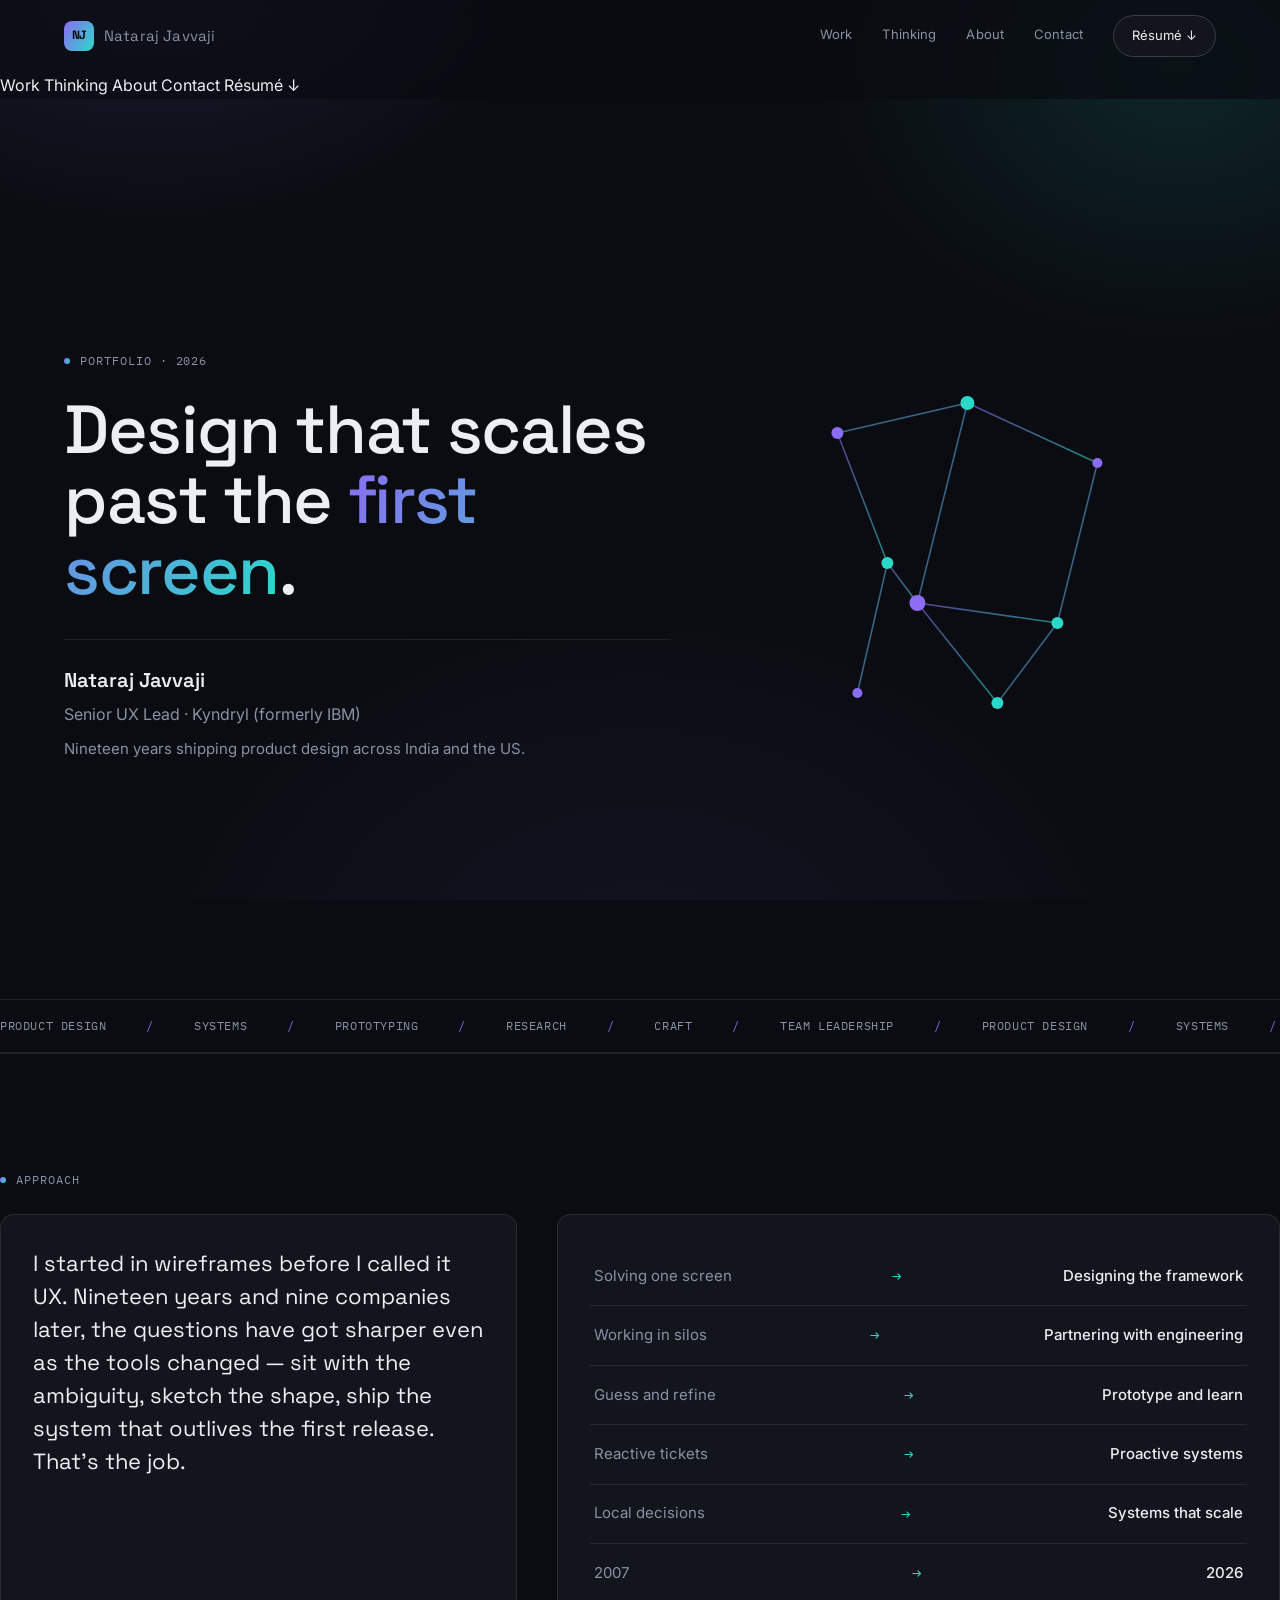
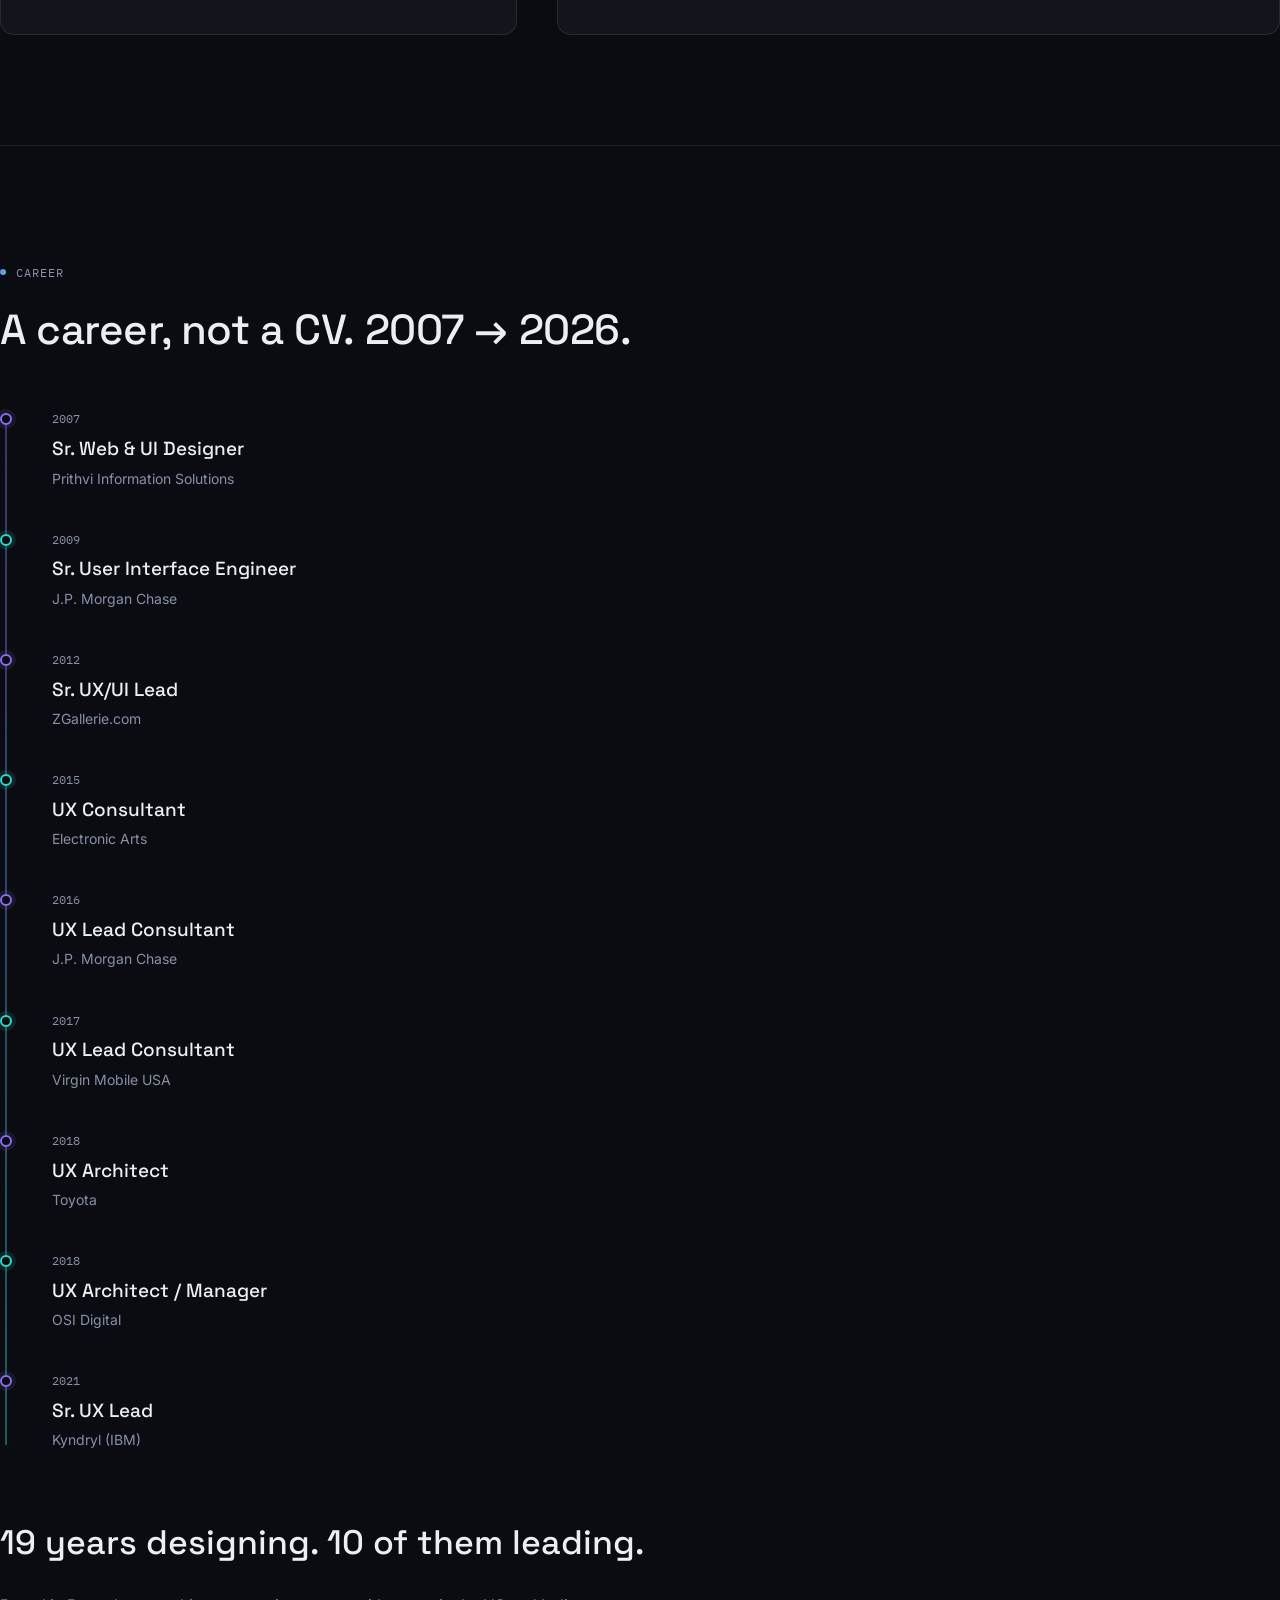
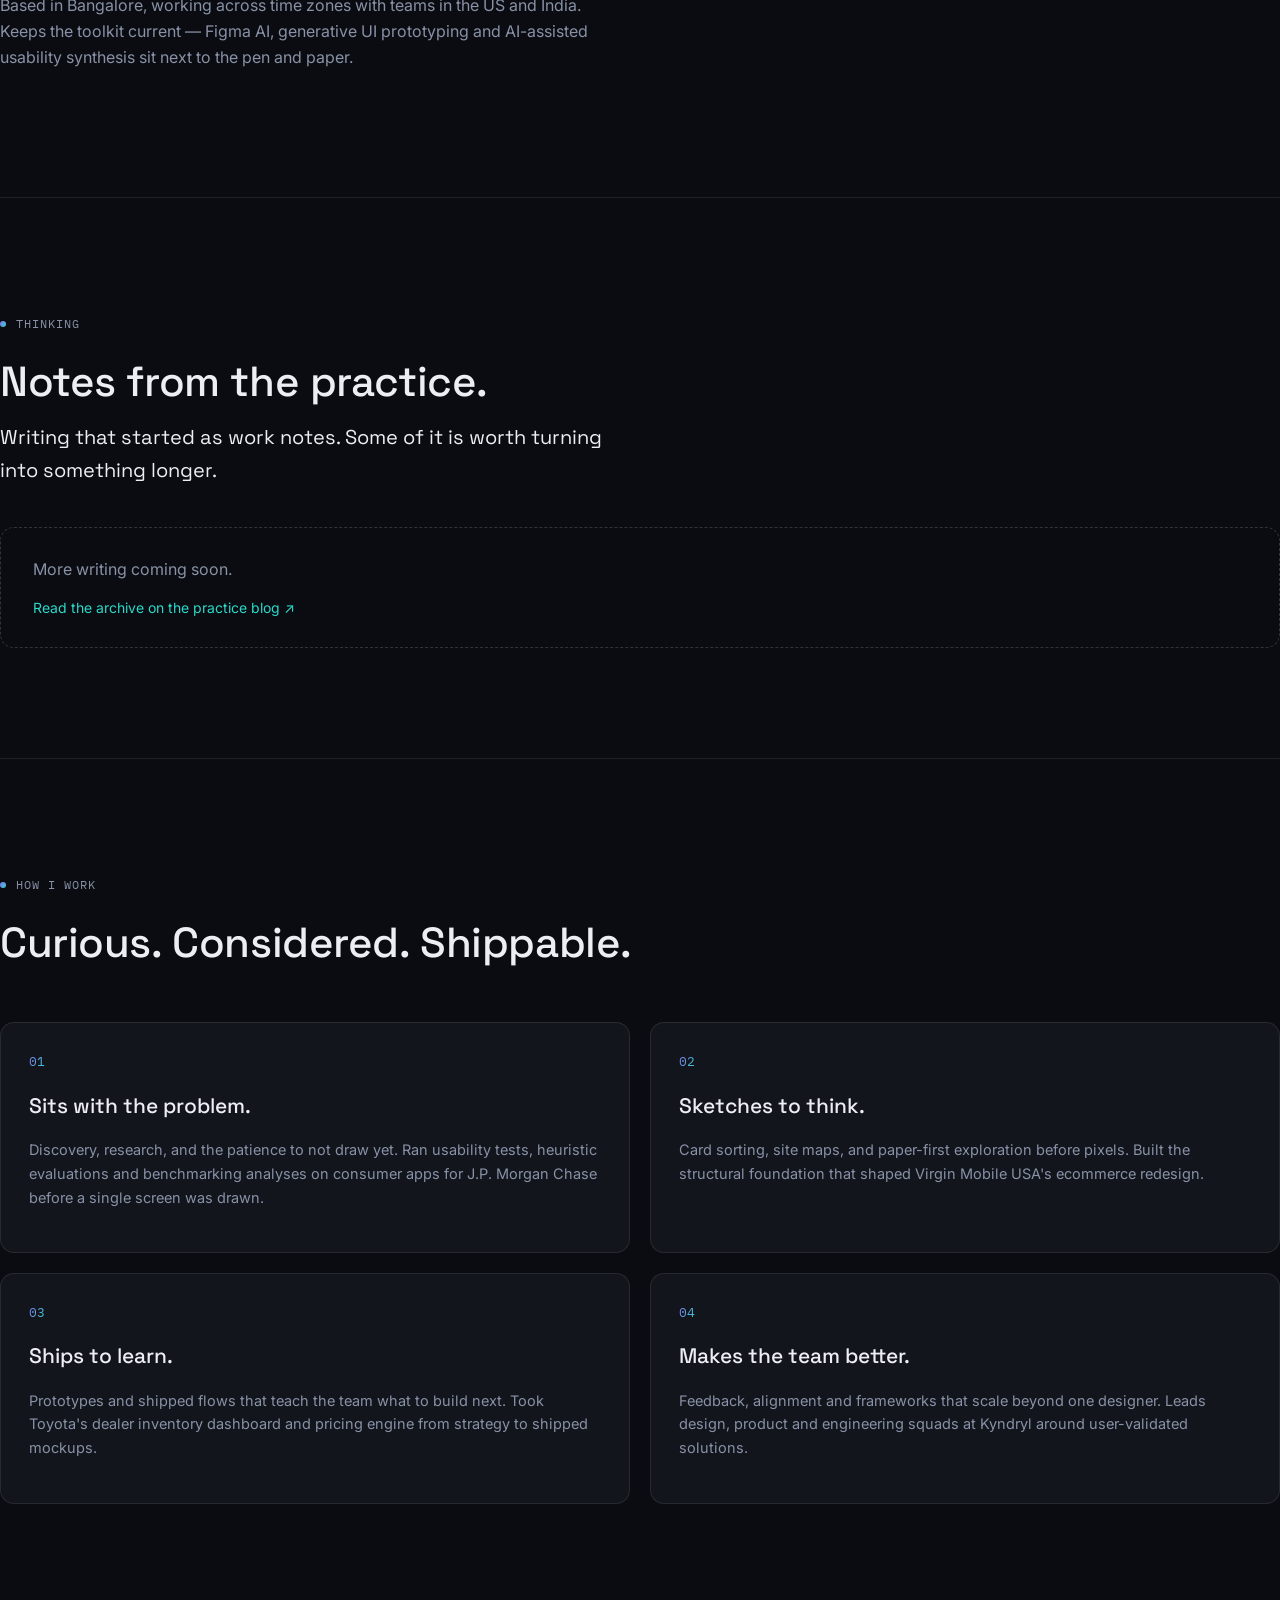
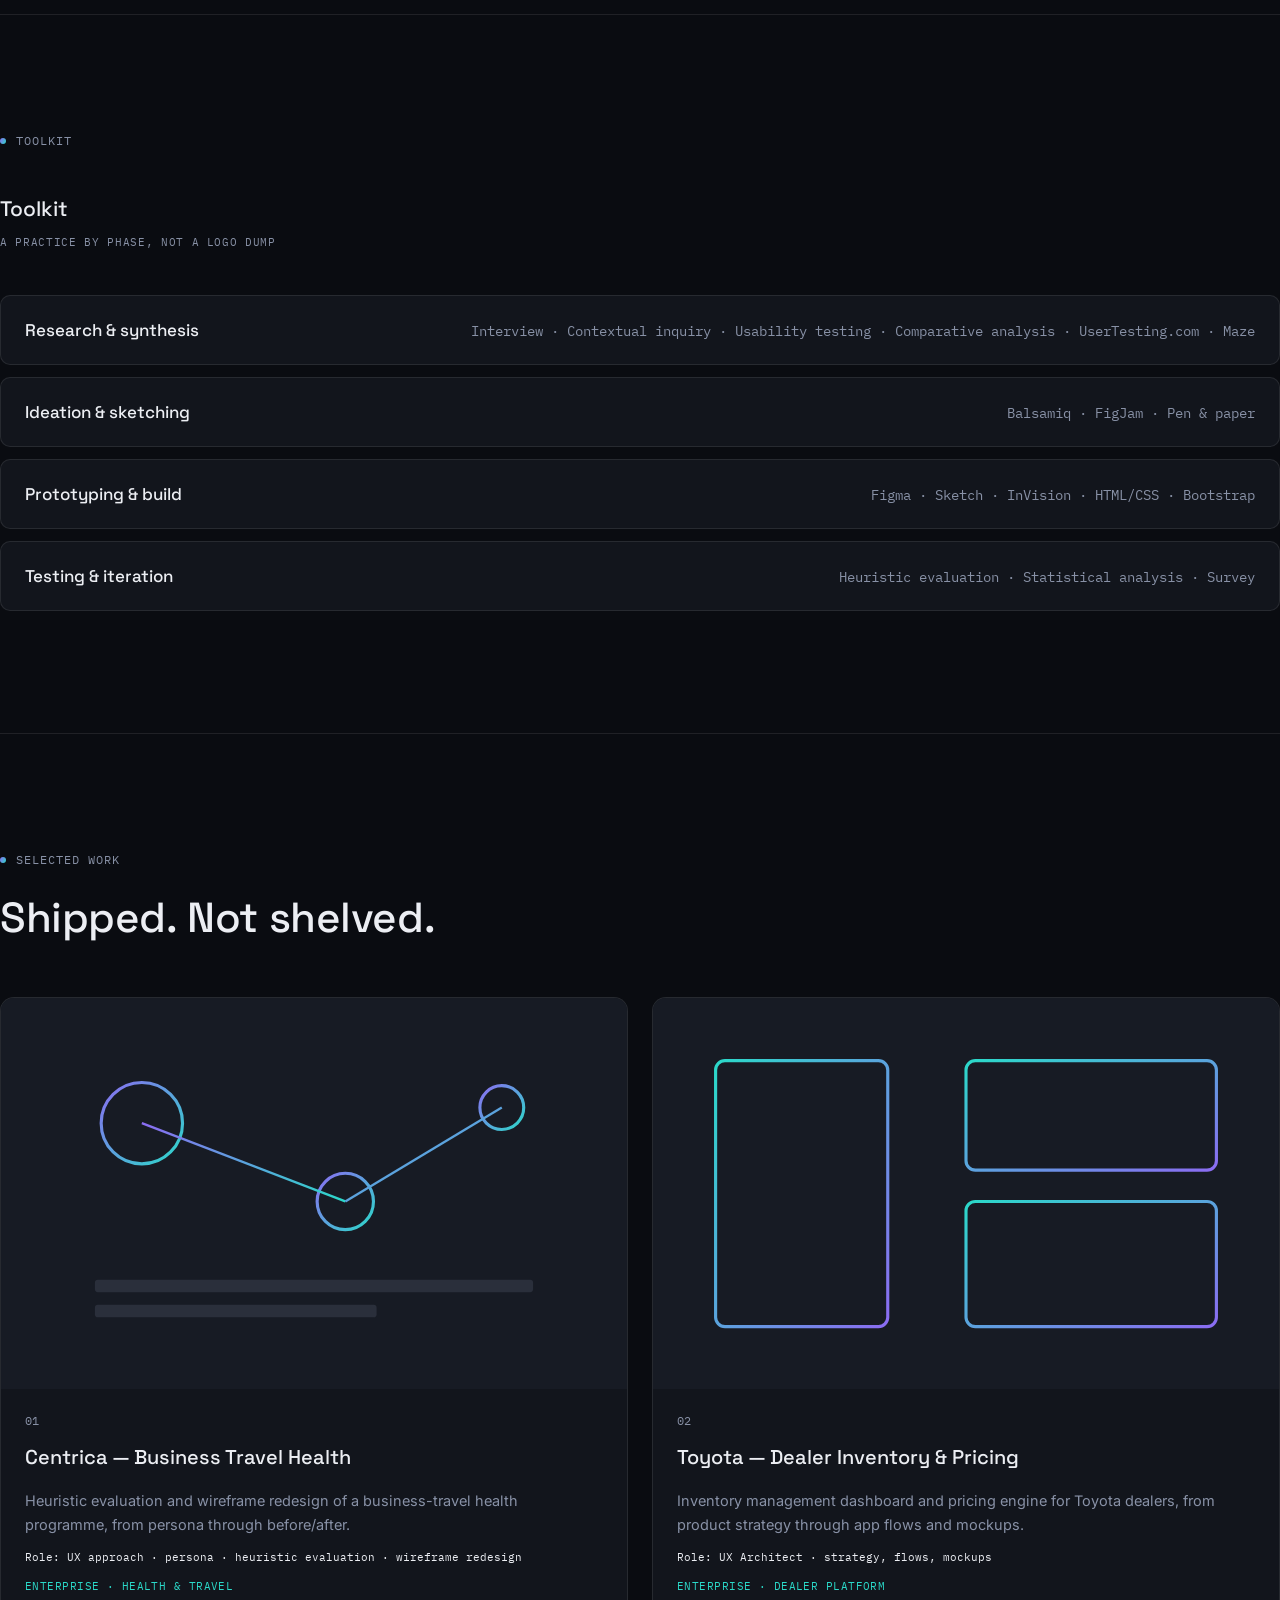
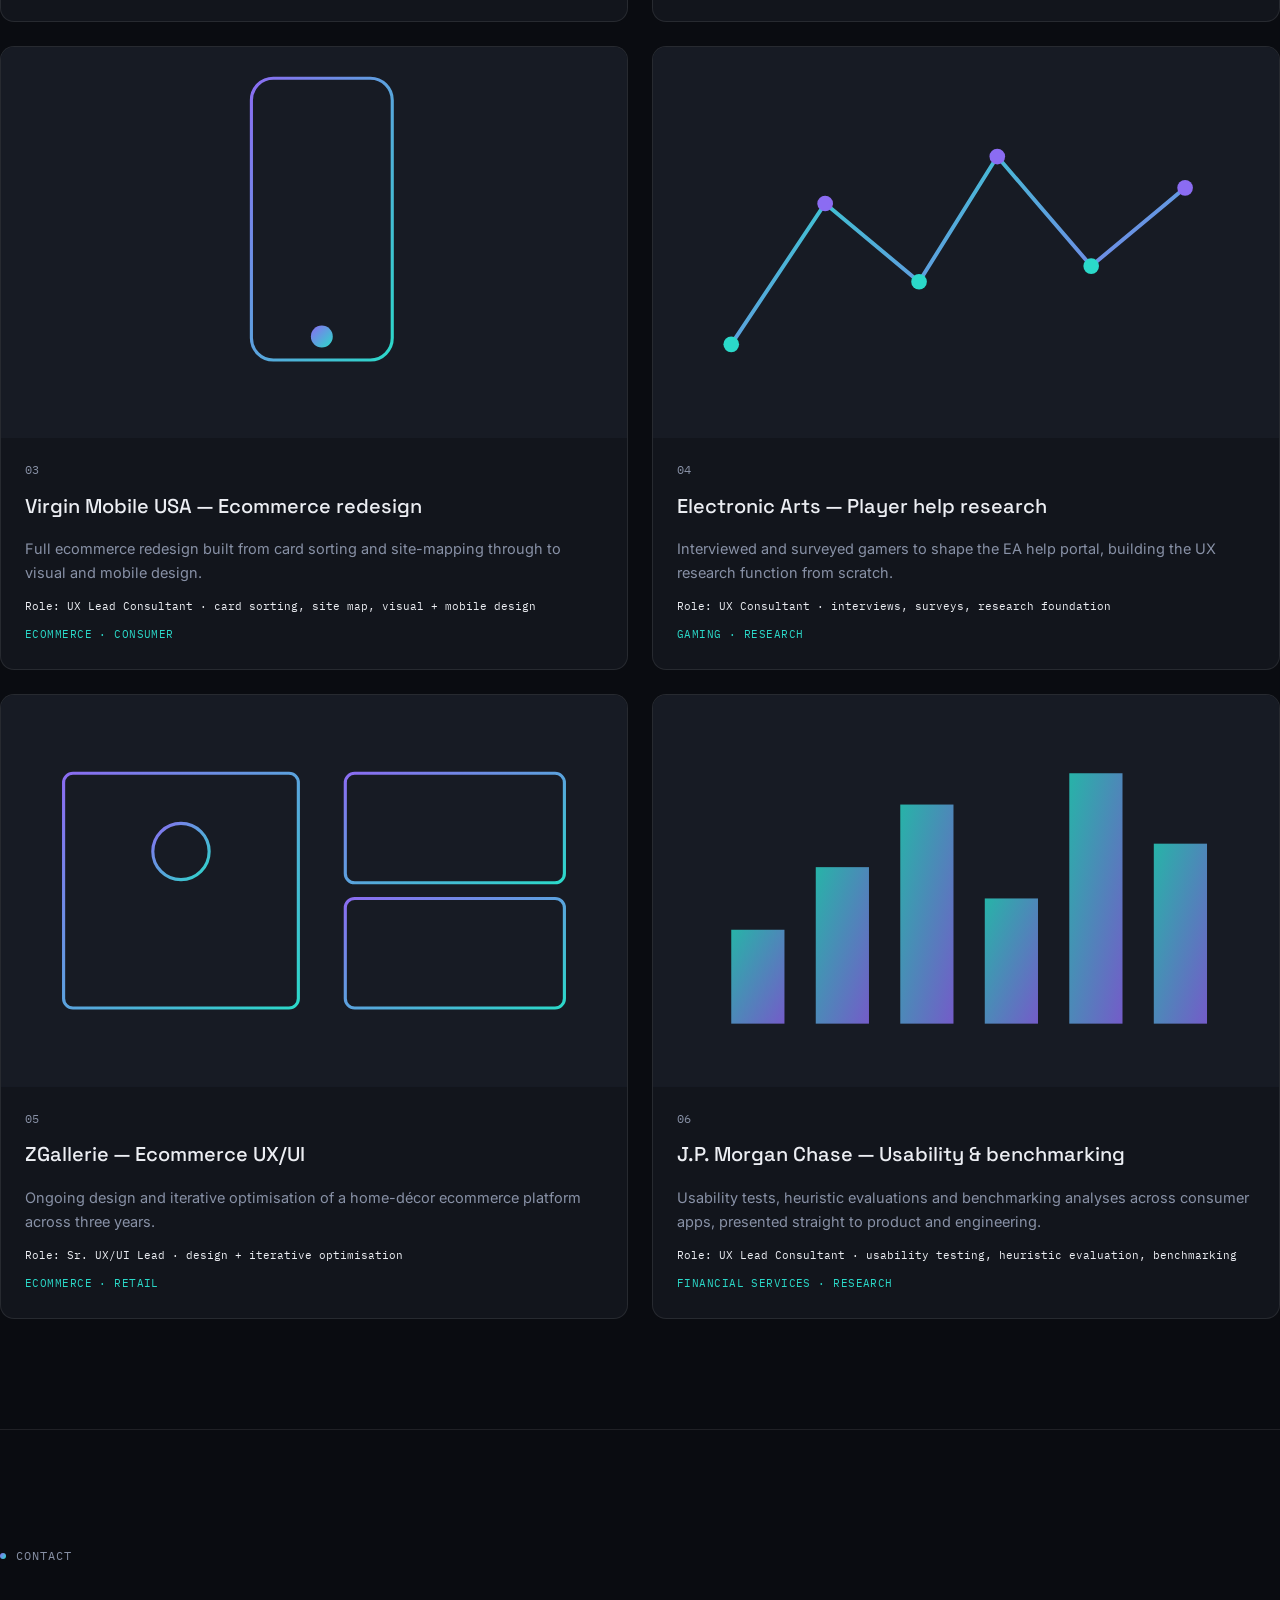
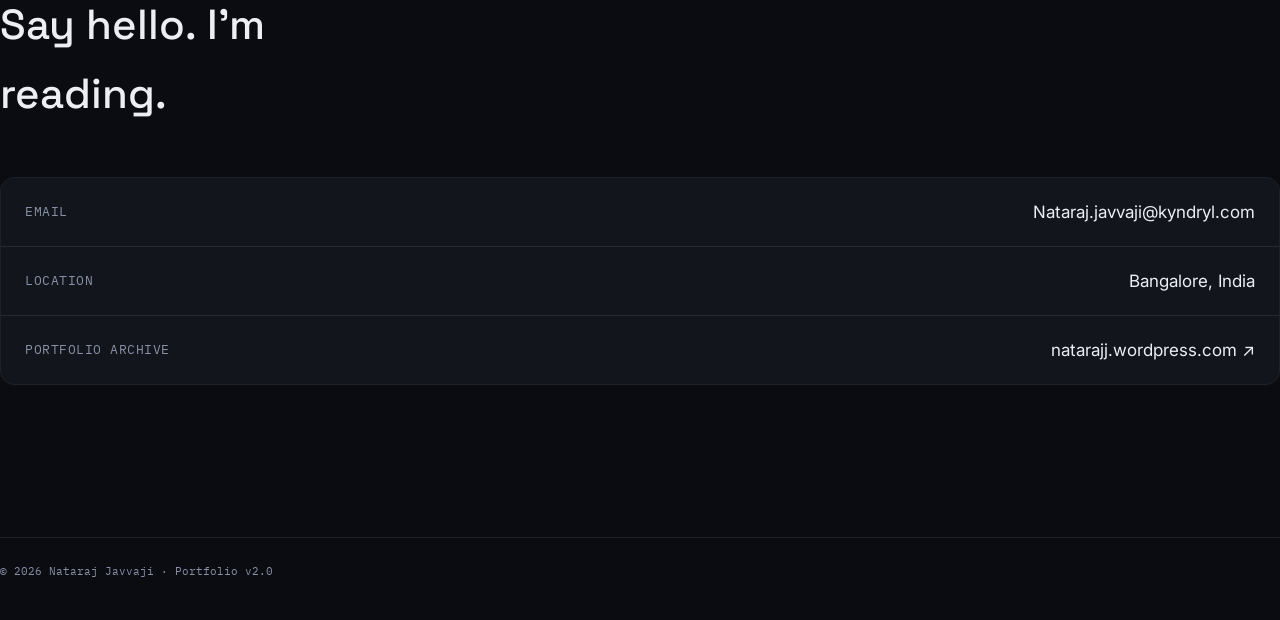
==== index.html @ 09f6c085 "Nataraj profile version 2" ====
<!doctype html>
<html lang="en">
<head>
<meta charset="UTF-8">
<meta name="viewport" content="width=device-width, initial-scale=1">
<title>Nataraj Javvaji — UX Lead / UX Architect</title>
<meta name="description" content="Nataraj Javvaji — Senior UX Lead. Nineteen years designing systems that scale past the first screen, across enterprise, ecommerce and consumer products in India and the US.">
<link rel="preconnect" href="https://fonts.googleapis.com">
<link rel="preconnect" href="https://fonts.gstatic.com" crossorigin>
<link href="https://fonts.googleapis.com/css2?family=Space+Grotesk:wght@400;500;600;700&family=Inter:wght@400;500&family=IBM+Plex+Mono:wght@400;500&display=swap" rel="stylesheet">
<link rel="stylesheet" href="styles.css">
</head>
<body>

<nav class="site-nav" id="siteNav">
  <div class="wrap">
    <a href="#top" class="logo"><span class="badge">NJ</span><span class="name-full">Nataraj Javvaji</span></a>
    <div class="nav-links">
      <a href="#work">Work</a>
      <a href="#thinking">Thinking</a>
      <a href="#about">About</a>
      <a href="#contact">Contact</a>
      <a class="pill" href="resume/NatarajJavvaji_Resume.pdf" target="_blank" rel="noopener">Résumé ↓</a>
    </div>
    <button class="nav-toggle mono" id="navToggle" aria-label="Open menu">Menu</button>
  </div>
  <div class="mobile-sheet" id="mobileSheet">
    <a href="#work">Work</a>
    <a href="#thinking">Thinking</a>
    <a href="#about">About</a>
    <a href="#contact">Contact</a>
    <a href="resume/NatarajJavvaji_Resume.pdf" target="_blank" rel="noopener">Résumé ↓</a>
  </div>
</nav>

<main id="top">

  <!-- 01 — Hero -->
  <section class="hero wrap">
    <div class="hero-grid">
      <div>
        <span class="eyebrow">Portfolio · 2026</span>
        <h1 class="hero-headline">Design that scales past the <span class="grad-text">first screen</span>.</h1>
        <div class="hero-meta">
          <div class="name">Nataraj Javvaji</div>
          <div class="role">Senior UX Lead · Kyndryl (formerly IBM)</div>
          <div class="tagline">Nineteen years shipping product design across India and the US.</div>
        </div>
      </div>
      <div class="hero-visual" aria-hidden="true">
        <svg viewBox="0 0 400 420" xmlns="http://www.w3.org/2000/svg">
          <defs>
            <linearGradient id="edgeGrad" x1="0" y1="0" x2="1" y2="1">
              <stop offset="0%" stop-color="#8B6CF2"/>
              <stop offset="100%" stop-color="#2BD9C9"/>
            </linearGradient>
          </defs>
          <line class="edge" x1="70" y1="90" x2="200" y2="60" stroke="url(#edgeGrad)" stroke-width="1.5" opacity="0.6"/>
          <line class="edge" x1="200" y1="60" x2="330" y2="120" stroke="url(#edgeGrad)" stroke-width="1.5" opacity="0.6"/>
          <line class="edge" x1="70" y1="90" x2="120" y2="220" stroke="url(#edgeGrad)" stroke-width="1.5" opacity="0.6"/>
          <line class="edge" x1="200" y1="60" x2="150" y2="260" stroke="url(#edgeGrad)" stroke-width="1.5" opacity="0.6"/>
          <line class="edge" x1="330" y1="120" x2="290" y2="280" stroke="url(#edgeGrad)" stroke-width="1.5" opacity="0.6"/>
          <line class="edge" x1="120" y1="220" x2="150" y2="260" stroke="url(#edgeGrad)" stroke-width="1.5" opacity="0.6"/>
          <line class="edge" x1="150" y1="260" x2="290" y2="280" stroke="url(#edgeGrad)" stroke-width="1.5" opacity="0.6"/>
          <line class="edge" x1="120" y1="220" x2="90" y2="350" stroke="url(#edgeGrad)" stroke-width="1.5" opacity="0.6"/>
          <line class="edge" x1="150" y1="260" x2="230" y2="360" stroke="url(#edgeGrad)" stroke-width="1.5" opacity="0.6"/>
          <line class="edge" x1="290" y1="280" x2="230" y2="360" stroke="url(#edgeGrad)" stroke-width="1.5" opacity="0.6"/>

          <circle class="node" cx="70" cy="90" r="6" fill="#8B6CF2"/>
          <circle class="node n2" cx="200" cy="60" r="7" fill="#2BD9C9"/>
          <circle class="node n3" cx="330" cy="120" r="5" fill="#8B6CF2"/>
          <circle class="node n4" cx="120" cy="220" r="6" fill="#2BD9C9"/>
          <circle class="node n2" cx="150" cy="260" r="8" fill="#8B6CF2"/>
          <circle class="node n5" cx="290" cy="280" r="6" fill="#2BD9C9"/>
          <circle class="node n3" cx="90" cy="350" r="5" fill="#8B6CF2"/>
          <circle class="node n4" cx="230" cy="360" r="6" fill="#2BD9C9"/>
        </svg>
      </div>
    </div>
  </section>

  <div class="marquee">
    <div class="marquee-track">
      <span>Product design</span><span>Systems</span><span>Prototyping</span><span>Research</span><span>Craft</span><span>Team leadership</span>
      <span>Product design</span><span>Systems</span><span>Prototyping</span><span>Research</span><span>Craft</span><span>Team leadership</span>
    </div>
  </div>

  <!-- 02 — Approach -->
  <section class="approach wrap" id="about">
    <span class="eyebrow reveal">Approach</span>
    <div class="grid">
      <div class="panel reveal">
        <p class="approach-quote">I started in wireframes before I called it UX. Nineteen years and nine companies later, the questions have got sharper even as the tools changed — sit with the ambiguity, sketch the shape, ship the system that outlives the first release. That's the job.</p>
      </div>
      <div class="panel reveal">
        <div class="shift-list">
          <div class="shift-row">
            <span class="from">Solving one screen</span>
            <span class="arrow mono">→</span>
            <span class="to">Designing the framework</span>
          </div>
          <div class="shift-row">
            <span class="from">Working in silos</span>
            <span class="arrow mono">→</span>
            <span class="to">Partnering with engineering</span>
          </div>
          <div class="shift-row">
            <span class="from">Guess and refine</span>
            <span class="arrow mono">→</span>
            <span class="to">Prototype and learn</span>
          </div>
          <div class="shift-row">
            <span class="from">Reactive tickets</span>
            <span class="arrow mono">→</span>
            <span class="to">Proactive systems</span>
          </div>
          <div class="shift-row">
            <span class="from">Local decisions</span>
            <span class="arrow mono">→</span>
            <span class="to">Systems that scale</span>
          </div>
          <div class="shift-row">
            <span class="from">2007</span>
            <span class="arrow mono">→</span>
            <span class="to">2026</span>
          </div>
        </div>
      </div>
    </div>
  </section>

  <!-- 03 — The arc -->
  <section class="arc wrap">
    <span class="eyebrow reveal">Career</span>
    <h2 class="section-head reveal">A career, not a CV. 2007 → 2026.</h2>

    <div class="timeline">
      <div class="timeline-stop reveal">
        <span class="dot"></span>
        <span class="year">2007</span>
        <div class="role">Sr. Web &amp; UI Designer</div>
        <div class="company">Prithvi Information Solutions</div>
      </div>
      <div class="timeline-stop reveal">
        <span class="dot"></span>
        <span class="year">2009</span>
        <div class="role">Sr. User Interface Engineer</div>
        <div class="company">J.P. Morgan Chase</div>
      </div>
      <div class="timeline-stop reveal">
        <span class="dot"></span>
        <span class="year">2012</span>
        <div class="role">Sr. UX/UI Lead</div>
        <div class="company">ZGallerie.com</div>
      </div>
      <div class="timeline-stop reveal">
        <span class="dot"></span>
        <span class="year">2015</span>
        <div class="role">UX Consultant</div>
        <div class="company">Electronic Arts</div>
      </div>
      <div class="timeline-stop reveal">
        <span class="dot"></span>
        <span class="year">2016</span>
        <div class="role">UX Lead Consultant</div>
        <div class="company">J.P. Morgan Chase</div>
      </div>
      <div class="timeline-stop reveal">
        <span class="dot"></span>
        <span class="year">2017</span>
        <div class="role">UX Lead Consultant</div>
        <div class="company">Virgin Mobile USA</div>
      </div>
      <div class="timeline-stop reveal">
        <span class="dot"></span>
        <span class="year">2018</span>
        <div class="role">UX Architect</div>
        <div class="company">Toyota</div>
      </div>
      <div class="timeline-stop reveal">
        <span class="dot"></span>
        <span class="year">2018</span>
        <div class="role">UX Architect / Manager</div>
        <div class="company">OSI Digital</div>
      </div>
      <div class="timeline-stop reveal">
        <span class="dot"></span>
        <span class="year">2021</span>
        <div class="role">Sr. UX Lead</div>
        <div class="company">Kyndryl (IBM)</div>
      </div>
    </div>

    <p class="arc-tagline reveal">19 years designing. 10 of them leading.</p>
    <p class="arc-bio reveal">Based in Bangalore, working across time zones with teams in the US and India. Keeps the toolkit current — Figma AI, generative UI prototyping and AI-assisted usability synthesis sit next to the pen and paper.</p>
  </section>

  <!-- 04 — Thinking -->
  <section class="thinking wrap" id="thinking">
    <span class="eyebrow reveal">Thinking</span>
    <h2 class="section-head reveal">Notes from the practice.</h2>
    <p class="thinking-pov reveal">Writing that started as work notes. Some of it is worth turning into something longer.</p>
    <div class="thinking-note reveal">
      More writing coming soon.
      <div class="thinking-more">
        <a href="https://natarajj.wordpress.com/blog/" target="_blank" rel="noopener">Read the archive on the practice blog ↗</a>
      </div>
    </div>
  </section>

  <!-- 05 — How I work -->
  <section class="capabilities wrap">
    <span class="eyebrow reveal">How I work</span>
    <h2 class="section-head reveal">Curious. Considered. Shippable.</h2>
    <div class="cap-grid">
      <div class="cap-card reveal">
        <span class="cap-num mono">01</span>
        <h3 class="cap-title">Sits with the problem.</h3>
        <p class="cap-proof">Discovery, research, and the patience to not draw yet. Ran usability tests, heuristic evaluations and benchmarking analyses on consumer apps for J.P. Morgan Chase before a single screen was drawn.</p>
      </div>
      <div class="cap-card reveal">
        <span class="cap-num mono">02</span>
        <h3 class="cap-title">Sketches to think.</h3>
        <p class="cap-proof">Card sorting, site maps, and paper-first exploration before pixels. Built the structural foundation that shaped Virgin Mobile USA's ecommerce redesign.</p>
      </div>
      <div class="cap-card reveal">
        <span class="cap-num mono">03</span>
        <h3 class="cap-title">Ships to learn.</h3>
        <p class="cap-proof">Prototypes and shipped flows that teach the team what to build next. Took Toyota's dealer inventory dashboard and pricing engine from strategy to shipped mockups.</p>
      </div>
      <div class="cap-card reveal">
        <span class="cap-num mono">04</span>
        <h3 class="cap-title">Makes the team better.</h3>
        <p class="cap-proof">Feedback, alignment and frameworks that scale beyond one designer. Leads design, product and engineering squads at Kyndryl around user-validated solutions.</p>
      </div>
    </div>
  </section>

  <!-- 06 — Toolkit -->
  <section class="toolkit wrap">
    <span class="eyebrow reveal">Toolkit</span>
    <h2 class="toolkit-head reveal">Toolkit</h2>
    <span class="toolkit-sub reveal">A practice by phase, not a logo dump</span>

    <div class="reveal">
      <div class="tool-row">
        <span class="phase">Research &amp; synthesis</span>
        <span class="tools">Interview · Contextual inquiry · Usability testing · Comparative analysis · UserTesting.com · Maze</span>
      </div>
      <div class="tool-row">
        <span class="phase">Ideation &amp; sketching</span>
        <span class="tools">Balsamiq · FigJam · Pen &amp; paper</span>
      </div>
      <div class="tool-row">
        <span class="phase">Prototyping &amp; build</span>
        <span class="tools">Figma · Sketch · InVision · HTML/CSS · Bootstrap</span>
      </div>
      <div class="tool-row">
        <span class="phase">Testing &amp; iteration</span>
        <span class="tools">Heuristic evaluation · Statistical analysis · Survey</span>
      </div>
    </div>
  </section>

  <!-- 07 — Selected work -->
  <section class="work wrap" id="work">
    <span class="eyebrow reveal">Selected work</span>
    <h2 class="section-head reveal">Shipped. Not shelved.</h2>

    <div class="work-grid">

      <a class="work-card reveal" data-case="centrica">
        <div class="work-thumb">
          <svg viewBox="0 0 400 250" xmlns="http://www.w3.org/2000/svg">
            <defs><linearGradient id="g1" x1="0" y1="0" x2="1" y2="1"><stop offset="0%" stop-color="#8B6CF2"/><stop offset="100%" stop-color="#2BD9C9"/></linearGradient></defs>
            <rect width="400" height="250" fill="#171B24"/>
            <circle cx="90" cy="80" r="26" fill="none" stroke="url(#g1)" stroke-width="2"/>
            <circle cx="220" cy="130" r="18" fill="none" stroke="url(#g1)" stroke-width="2"/>
            <circle cx="320" cy="70" r="14" fill="none" stroke="url(#g1)" stroke-width="2"/>
            <line x1="90" y1="80" x2="220" y2="130" stroke="url(#g1)" stroke-width="1.5"/>
            <line x1="220" y1="130" x2="320" y2="70" stroke="url(#g1)" stroke-width="1.5"/>
            <rect x="60" y="180" width="280" height="8" rx="2" fill="#2A2F3B"/>
            <rect x="60" y="196" width="180" height="8" rx="2" fill="#2A2F3B"/>
          </svg>
        </div>
        <div class="work-body">
          <span class="work-index mono">01</span>
          <h3 class="work-title">Centrica — Business Travel Health</h3>
          <p class="work-desc">Heuristic evaluation and wireframe redesign of a business-travel health programme, from persona through before/after.</p>
          <span class="work-role mono">Role: UX approach · persona · heuristic evaluation · wireframe redesign</span>
          <div class="work-tags">Enterprise · Health &amp; travel</div>
        </div>
      </a>

      <a class="work-card reveal" href="https://natarajj.wordpress.com/portfolio/" target="_blank" rel="noopener">
        <div class="work-thumb">
          <svg viewBox="0 0 400 250" xmlns="http://www.w3.org/2000/svg">
            <defs><linearGradient id="g2" x1="0" y1="0" x2="1" y2="1"><stop offset="0%" stop-color="#2BD9C9"/><stop offset="100%" stop-color="#8B6CF2"/></linearGradient></defs>
            <rect width="400" height="250" fill="#171B24"/>
            <rect x="40" y="40" width="110" height="170" rx="6" fill="none" stroke="url(#g2)" stroke-width="2"/>
            <rect x="200" y="40" width="160" height="70" rx="6" fill="none" stroke="url(#g2)" stroke-width="2"/>
            <rect x="200" y="130" width="160" height="80" rx="6" fill="none" stroke="url(#g2)" stroke-width="2"/>
          </svg>
        </div>
        <div class="work-body">
          <span class="work-index mono">02</span>
          <h3 class="work-title">Toyota — Dealer Inventory &amp; Pricing</h3>
          <p class="work-desc">Inventory management dashboard and pricing engine for Toyota dealers, from product strategy through app flows and mockups.</p>
          <span class="work-role mono">Role: UX Architect · strategy, flows, mockups</span>
          <div class="work-tags">Enterprise · Dealer platform</div>
        </div>
      </a>

      <a class="work-card reveal" href="https://natarajj.wordpress.com/portfolio/" target="_blank" rel="noopener">
        <div class="work-thumb">
          <svg viewBox="0 0 400 250" xmlns="http://www.w3.org/2000/svg">
            <defs><linearGradient id="g3" x1="0" y1="0" x2="1" y2="1"><stop offset="0%" stop-color="#8B6CF2"/><stop offset="100%" stop-color="#2BD9C9"/></linearGradient></defs>
            <rect width="400" height="250" fill="#171B24"/>
            <rect x="160" y="20" width="90" height="180" rx="14" fill="none" stroke="url(#g3)" stroke-width="2"/>
            <circle cx="205" cy="185" r="7" fill="url(#g3)"/>
            <line x1="70" y1="70" x2="160" y2="70" stroke="url(#g3)" stroke-width="1.5"/>
            <line x1="70" y1="110" x2="160" y2="110" stroke="url(#g3)" stroke-width="1.5"/>
            <line x1="250" y1="70" x2="330" y2="70" stroke="url(#g3)" stroke-width="1.5"/>
            <line x1="250" y1="110" x2="330" y2="110" stroke="url(#g3)" stroke-width="1.5"/>
          </svg>
        </div>
        <div class="work-body">
          <span class="work-index mono">03</span>
          <h3 class="work-title">Virgin Mobile USA — Ecommerce redesign</h3>
          <p class="work-desc">Full ecommerce redesign built from card sorting and site-mapping through to visual and mobile design.</p>
          <span class="work-role mono">Role: UX Lead Consultant · card sorting, site map, visual + mobile design</span>
          <div class="work-tags">Ecommerce · Consumer</div>
        </div>
      </a>

      <a class="work-card reveal" href="https://natarajj.wordpress.com/portfolio/" target="_blank" rel="noopener">
        <div class="work-thumb">
          <svg viewBox="0 0 400 250" xmlns="http://www.w3.org/2000/svg">
            <defs><linearGradient id="g4" x1="0" y1="0" x2="1" y2="1"><stop offset="0%" stop-color="#2BD9C9"/><stop offset="100%" stop-color="#8B6CF2"/></linearGradient></defs>
            <rect width="400" height="250" fill="#171B24"/>
            <path d="M50 190 L110 100 L170 150 L220 70 L280 140 L340 90" stroke="url(#g4)" stroke-width="2.5" fill="none"/>
            <circle cx="50" cy="190" r="5" fill="#2BD9C9"/>
            <circle cx="110" cy="100" r="5" fill="#8B6CF2"/>
            <circle cx="170" cy="150" r="5" fill="#2BD9C9"/>
            <circle cx="220" cy="70" r="5" fill="#8B6CF2"/>
            <circle cx="280" cy="140" r="5" fill="#2BD9C9"/>
            <circle cx="340" cy="90" r="5" fill="#8B6CF2"/>
          </svg>
        </div>
        <div class="work-body">
          <span class="work-index mono">04</span>
          <h3 class="work-title">Electronic Arts — Player help research</h3>
          <p class="work-desc">Interviewed and surveyed gamers to shape the EA help portal, building the UX research function from scratch.</p>
          <span class="work-role mono">Role: UX Consultant · interviews, surveys, research foundation</span>
          <div class="work-tags">Gaming · Research</div>
        </div>
      </a>

      <a class="work-card reveal" href="https://natarajj.wordpress.com/portfolio/" target="_blank" rel="noopener">
        <div class="work-thumb">
          <svg viewBox="0 0 400 250" xmlns="http://www.w3.org/2000/svg">
            <defs><linearGradient id="g5" x1="0" y1="0" x2="1" y2="1"><stop offset="0%" stop-color="#8B6CF2"/><stop offset="100%" stop-color="#2BD9C9"/></linearGradient></defs>
            <rect width="400" height="250" fill="#171B24"/>
            <rect x="40" y="50" width="150" height="150" rx="6" fill="none" stroke="url(#g5)" stroke-width="2"/>
            <rect x="220" y="50" width="140" height="70" rx="6" fill="none" stroke="url(#g5)" stroke-width="2"/>
            <rect x="220" y="130" width="140" height="70" rx="6" fill="none" stroke="url(#g5)" stroke-width="2"/>
            <circle cx="115" cy="100" r="18" fill="none" stroke="url(#g5)" stroke-width="2"/>
          </svg>
        </div>
        <div class="work-body">
          <span class="work-index mono">05</span>
          <h3 class="work-title">ZGallerie — Ecommerce UX/UI</h3>
          <p class="work-desc">Ongoing design and iterative optimisation of a home-décor ecommerce platform across three years.</p>
          <span class="work-role mono">Role: Sr. UX/UI Lead · design + iterative optimisation</span>
          <div class="work-tags">Ecommerce · Retail</div>
        </div>
      </a>

      <a class="work-card reveal" href="https://natarajj.wordpress.com/portfolio/" target="_blank" rel="noopener">
        <div class="work-thumb">
          <svg viewBox="0 0 400 250" xmlns="http://www.w3.org/2000/svg">
            <defs><linearGradient id="g6" x1="0" y1="0" x2="1" y2="1"><stop offset="0%" stop-color="#2BD9C9"/><stop offset="100%" stop-color="#8B6CF2"/></linearGradient></defs>
            <rect width="400" height="250" fill="#171B24"/>
            <rect x="50" y="150" width="34" height="60" fill="url(#g6)" opacity="0.8"/>
            <rect x="104" y="110" width="34" height="100" fill="url(#g6)" opacity="0.8"/>
            <rect x="158" y="70" width="34" height="140" fill="url(#g6)" opacity="0.8"/>
            <rect x="212" y="130" width="34" height="80" fill="url(#g6)" opacity="0.8"/>
            <rect x="266" y="50" width="34" height="160" fill="url(#g6)" opacity="0.8"/>
            <rect x="320" y="95" width="34" height="115" fill="url(#g6)" opacity="0.8"/>
          </svg>
        </div>
        <div class="work-body">
          <span class="work-index mono">06</span>
          <h3 class="work-title">J.P. Morgan Chase — Usability &amp; benchmarking</h3>
          <p class="work-desc">Usability tests, heuristic evaluations and benchmarking analyses across consumer apps, presented straight to product and engineering.</p>
          <span class="work-role mono">Role: UX Lead Consultant · usability testing, heuristic evaluation, benchmarking</span>
          <div class="work-tags">Financial services · Research</div>
        </div>
      </a>

    </div>
  </section>

  <!-- 08 — Contact -->
  <section class="contact wrap" id="contact">
    <span class="eyebrow reveal">Contact</span>
    <h2 class="contact-head reveal">Say hello. I'm reading.</h2>
    <div class="contact-lines reveal">
      <div class="contact-line">
        <span>Email</span>
        <a href="mailto:Nataraj.javvaji@kyndryl.com">Nataraj.javvaji@kyndryl.com</a>
      </div>
      <div class="contact-line">
        <span>Location</span>
        <span>Bangalore, India</span>
      </div>
      <div class="contact-line">
        <span>Portfolio archive</span>
        <a href="https://natarajj.wordpress.com/portfolio/" target="_blank" rel="noopener">natarajj.wordpress.com ↗</a>
      </div>
    </div>
  </section>

  <footer class="site-footer wrap">
    © 2026 Nataraj Javvaji · Portfolio v2.0
  </footer>

</main>

<!-- Case study view -->
<div class="case-view" id="caseCentrica">
  <a class="case-back mono" data-close>← All work</a>
  <div class="wrap case-hero">
    <span class="case-label">Case study · Centrica — Business Travel Health Programme</span>
    <h1 class="case-title">Business Travel Health, made legible</h1>
    <p class="case-deck">A heuristic evaluation and redesign of the tool business travellers used to check health and safety requirements before a trip.</p>
  </div>

  <div class="wrap case-block">
    <h3>Brief</h3>
    <p>Centrica needed its business travel health programme to hold up under real conditions: travellers checking requirements at short notice, often on a phone, often stressed about a trip already underway. The existing tool buried that information behind dense navigation built for an internal audience, not a traveller.</p>
    <p>The ask was straightforward to state and hard to do: make the right health and safety information findable in seconds, for a user who has never seen the tool before and won't again for months.</p>
  </div>

  <div class="wrap case-block">
    <h3>My role</h3>
    <span class="case-role-line">Role: UX approach · persona development · heuristic evaluation · wireframe redesign</span>
    <p>I owned the UX process end to end for this engagement: setting the approach, building the persona the redesign would be judged against, running the heuristic evaluation of the existing tool, and producing the wireframes that carried the fix through to a before/after comparison.</p>
    <ul>
      <li>Defined the UX approach and evaluation criteria up front</li>
      <li>Built the primary traveller persona from available research</li>
      <li>Ran a structured heuristic evaluation of the live tool</li>
      <li>Designed the replacement wireframes</li>
      <li>Documented the before/after case for stakeholders</li>
    </ul>
  </div>

  <div class="wrap case-block">
    <h3>The challenge</h3>
    <p>The tool served two audiences with opposite needs — travel administrators who wanted comprehensive data, and travellers who wanted one answer, fast. Most of the existing interface had been built for the first audience and inherited by the second.</p>
    <p>There was no budget for a rebuild. The fix had to work within the existing information architecture and technical constraints, which meant the redesign had to earn its improvements through hierarchy and wording, not new functionality.</p>
  </div>

  <div class="wrap case-block">
    <h3>What I did</h3>
    <ol>
      <li>Set the UX approach: evaluate first, then redesign against evidence, not opinion</li>
      <li>Built a persona around the business traveller checking requirements under time pressure</li>
      <li>Walked the existing tool against a heuristic checklist, flagging friction by severity</li>
      <li>Prioritised the findings that would move the traveller experience most</li>
      <li>Sketched wireframes that resolved the top issues within the existing IA</li>
      <li>Paired each wireframe with the heuristic finding it addressed</li>
      <li>Packaged the work as a before/after comparison stakeholders could approve quickly</li>
    </ol>
    <div class="case-gallery">
      <div class="thumb"><svg viewBox="0 0 100 75"><rect x="10" y="10" width="80" height="14" fill="#8B6CF2"/><rect x="10" y="30" width="50" height="8" fill="#2A2F3B"/><rect x="10" y="42" width="60" height="8" fill="#2A2F3B"/></svg></div>
      <div class="thumb"><svg viewBox="0 0 100 75"><circle cx="50" cy="30" r="16" fill="none" stroke="#2BD9C9" stroke-width="2"/><rect x="20" y="52" width="60" height="8" fill="#2A2F3B"/></svg></div>
      <div class="thumb"><svg viewBox="0 0 100 75"><rect x="10" y="10" width="35" height="55" fill="none" stroke="#2A2F3B"/><rect x="55" y="10" width="35" height="55" fill="none" stroke="#8B6CF2" stroke-width="2"/></svg></div>
    </div>
    <p class="case-closing">Heuristics on paper. Wireframes in Figma. Every fix traced back to a specific finding.</p>
  </div>

  <div class="wrap case-block">
    <h3>The outcome</h3>
    <ul>
      <li>A prioritised, severity-ranked list of usability issues stakeholders could act on immediately</li>
      <li>A redesigned wireframe set that resolved the top-severity findings within the existing IA</li>
      <li>A before/after artefact that made the case for the redesign without a rebuild</li>
    </ul>
    <p class="case-closing">The shift wasn't a new feature — it was a tool a traveller could trust to answer one question fast, on the day it mattered.</p>
  </div>

  <div class="wrap case-block">
    <h3>What I'd do differently</h3>
    <p>The heuristic evaluation carried more of the weight than it should have. It's a fast, defensible way to find friction without a research budget, but it reflects expert judgement, not traveller behaviour. Given the choice again, I'd push for even a handful of moderated sessions with real travellers before finalising the wireframes — cheap insurance against fixing the wrong thing well.</p>
    <p>The before/after framing also made it easy for stakeholders to approve the visible changes and skip the harder conversation about the underlying information architecture. That trade was right for the budget and timeline, but it left the deeper structural issue for a later project rather than solving it here.</p>
  </div>

  <div class="wrap case-block">
    <h3>How I worked</h3>
    <p>Evaluation first, opinions second. Every wireframe change traces back to a specific heuristic finding, which made stakeholder conversations shorter — the evidence did the arguing, not me.</p>
    <p>Findings were shared as they emerged rather than saved for one big reveal, so nothing in the final before/after comparison was a surprise by the time it needed sign-off.</p>
  </div>

  <div class="wrap case-foot">
    <p class="case-foot-line">Design that scales past the first screen.</p>
    <a class="case-back mono" data-close>← All work</a>
  </div>
</div>

<script src="script.js"></script>
</body>
</html>
---- styles.css ----
/* ============================================================
   Nataraj Javvaji — Portfolio
   Theme: Systems / Network — dark, gradient-node visual language
   Fonts: Space Grotesk (display), Inter (body), IBM Plex Mono (data)
   ============================================================ */

:root {
  --bg: #0A0C11;
  --panel: #12151C;
  --panel-2: #171B24;
  --ink: #ECEEF3;
  --muted: #8891A6;
  --line: rgba(255,255,255,0.09);
  --line-strong: rgba(255,255,255,0.16);

  --violet: #8B6CF2;
  --cyan: #2BD9C9;
  --amber: #F2A65A;
  --gradient: linear-gradient(120deg, var(--violet) 0%, var(--cyan) 100%);
  --glow: rgba(139,108,242,0.35);

  --max-width: 1280px;
  --margin: 64px;
  --gutter: 24px;

  --ease: cubic-bezier(0.16, 1, 0.3, 1);
}

@media (max-width: 720px) {
  :root { --margin: 22px; }
}

* { box-sizing: border-box; }
html { scroll-behavior: smooth; }

@media (prefers-reduced-motion: reduce) {
  html { scroll-behavior: auto; }
  *, *::before, *::after {
    animation-duration: 0.01ms !important;
    animation-iteration-count: 1 !important;
    transition-duration: 0.01ms !important;
    scroll-behavior: auto !important;
  }
}

body {
  margin: 0;
  background: var(--bg);
  color: var(--ink);
  font-family: 'Inter', -apple-system, sans-serif;
  font-size: 16px;
  line-height: 1.65;
  font-weight: 400;
  -webkit-font-smoothing: antialiased;
  position: relative;
}

/* fixed ambient gradient mesh, one subtle orchestrated moment */
body::before {
  content: '';
  position: fixed;
  inset: 0;
  z-index: -1;
  background:
    radial-gradient(680px 480px at 12% -6%, rgba(139,108,242,0.16), transparent 60%),
    radial-gradient(600px 460px at 92% 8%, rgba(43,217,201,0.12), transparent 60%),
    radial-gradient(900px 700px at 50% 110%, rgba(139,108,242,0.08), transparent 60%);
  background-color: var(--bg);
}

.wrap {
  max-width: var(--max-width);
  margin: 0 auto;
  padding-left: var(--margin);
  padding-right: var(--margin);
}

a { color: inherit; text-decoration: none; }
img { max-width: 100%; display: block; }

.display { font-family: 'Space Grotesk', sans-serif; }
.mono { font-family: 'IBM Plex Mono', 'Courier New', monospace; }

.grad-text {
  background: var(--gradient);
  -webkit-background-clip: text;
  background-clip: text;
  color: transparent;
}

/* ---------- Reveal ---------- */
.reveal {
  opacity: 0;
  transform: translateY(16px);
  transition: opacity 500ms var(--ease), transform 500ms var(--ease);
}
.reveal.is-visible { opacity: 1; transform: translateY(0); }

/* ---------- Nav ---------- */
.site-nav {
  position: sticky;
  top: 0;
  z-index: 100;
  background: rgba(10,12,17,0.72);
  backdrop-filter: blur(10px);
  border-bottom: 1px solid transparent;
  transition: border-color 200ms ease, background 200ms ease;
}
.site-nav.scrolled { border-bottom-color: var(--line); }

.site-nav .wrap {
  display: flex;
  align-items: center;
  justify-content: space-between;
  height: 72px;
}

.logo {
  display: inline-flex;
  align-items: center;
  gap: 10px;
  font-family: 'Space Grotesk', sans-serif;
  font-weight: 600;
  font-size: 15px;
  letter-spacing: 0.01em;
}
.logo .badge {
  width: 30px; height: 30px;
  border-radius: 8px;
  background: var(--gradient);
  color: #0A0C11;
  display: flex;
  align-items: center;
  justify-content: center;
  font-size: 12px;
  font-weight: 700;
  letter-spacing: -0.02em;
}
.logo .name-full { color: var(--muted); font-weight: 400; }
@media (max-width: 600px) { .logo .name-full { display: none; } }

.nav-links {
  display: flex;
  align-items: center;
  gap: 30px;
}
.nav-links a:not(.pill) {
  font-size: 13px;
  letter-spacing: 0.01em;
  color: var(--muted);
  position: relative;
  padding-bottom: 2px;
  transition: color 200ms ease;
}
.nav-links a:not(.pill):hover { color: var(--ink); }
.nav-links a:not(.pill)::after {
  content: '';
  position: absolute;
  left: 0; bottom: -3px;
  width: 100%; height: 1px;
  background: var(--gradient);
  transform: scaleX(0);
  transform-origin: left;
  transition: transform 200ms ease;
}
.nav-links a:not(.pill):hover::after { transform: scaleX(1); }

.pill {
  position: relative;
  border-radius: 999px;
  padding: 9px 18px;
  font-size: 13px;
  color: var(--ink);
  background: var(--panel);
  border: 1px solid var(--line-strong);
  transition: border-color 200ms ease, background 200ms ease;
}
.pill:hover { border-color: var(--cyan); background: var(--panel-2); }

.nav-toggle { display: none; }

@media (max-width: 780px) {
  .nav-links { display: none; }
  .nav-toggle {
    display: block;
    background: none;
    border: 1px solid var(--line-strong);
    border-radius: 8px;
    font-family: 'IBM Plex Mono', monospace;
    font-size: 12px;
    padding: 8px 12px;
    cursor: pointer;
    color: var(--ink);
  }
  .mobile-sheet {
    position: fixed;
    inset: 72px 0 0 0;
    background: var(--bg);
    z-index: 99;
    display: flex;
    flex-direction: column;
    padding: 32px var(--margin);
    gap: 24px;
    transform: translateY(-8px);
    opacity: 0;
    pointer-events: none;
    transition: opacity 250ms ease, transform 250ms ease;
  }
  .mobile-sheet.open { opacity: 1; transform: translateY(0); pointer-events: auto; }
  .mobile-sheet a { font-size: 26px; font-family: 'Space Grotesk', sans-serif; }
}

/* ---------- Section scaffolding ---------- */
section { position: relative; }

.eyebrow {
  font-family: 'IBM Plex Mono', monospace;
  font-size: 12px;
  letter-spacing: 0.08em;
  text-transform: uppercase;
  color: var(--muted);
  display: inline-flex;
  align-items: center;
  gap: 10px;
  margin-bottom: 24px;
}
.eyebrow::before {
  content: '';
  width: 6px; height: 6px;
  border-radius: 50%;
  background: var(--gradient);
}

.section-head {
  font-family: 'Space Grotesk', sans-serif;
  font-size: clamp(28px, 3.6vw, 42px);
  line-height: 1.12;
  letter-spacing: -0.01em;
  font-weight: 500;
  margin: 0 0 16px;
}

section + section, .marquee + section {
  border-top: 1px solid var(--line);
}

/* ---------- Hero ---------- */
.hero {
  min-height: 100vh;
  display: flex;
  align-items: center;
  padding-top: 72px;
  padding-bottom: 64px;
}
.hero-grid {
  display: grid;
  grid-template-columns: 1.1fr 0.9fr;
  gap: 48px;
  align-items: center;
  width: 100%;
}
@media (max-width: 900px) {
  .hero-grid { grid-template-columns: 1fr; }
  .hero-visual { order: -1; height: 260px; }
}

.hero-headline {
  font-family: 'Space Grotesk', sans-serif;
  font-weight: 500;
  font-size: clamp(36px, 5.6vw, 68px);
  line-height: 1.04;
  letter-spacing: -0.02em;
  margin: 0 0 28px;
  max-width: 14ch;
}

.hero-meta {
  margin-top: 32px;
  padding-top: 24px;
  border-top: 1px solid var(--line);
  font-size: 16px;
}
.hero-meta .name { font-family: 'Space Grotesk', sans-serif; font-size: 20px; font-weight: 600; }
.hero-meta .role { color: var(--muted); margin-top: 4px; }
.hero-meta .tagline { color: var(--muted); margin-top: 10px; font-size: 15px; }

.hero-visual {
  position: relative;
  height: 420px;
}
.hero-visual svg { width: 100%; height: 100%; }
.node { animation: pulse 3.6s ease-in-out infinite; }
.node.n2 { animation-delay: 0.6s; }
.node.n3 { animation-delay: 1.2s; }
.node.n4 { animation-delay: 1.8s; }
.node.n5 { animation-delay: 2.4s; }
@keyframes pulse {
  0%, 100% { opacity: 0.55; }
  50% { opacity: 1; }
}
.edge {
  stroke-dasharray: 4 500;
  animation: draw 2.4s var(--ease) forwards;
}
@keyframes draw {
  to { stroke-dasharray: 500 0; }
}
@media (prefers-reduced-motion: reduce) {
  .node, .edge { animation: none; }
}

.marquee {
  overflow: hidden;
  border-top: 1px solid var(--line);
  border-bottom: 1px solid var(--line);
  padding: 16px 0;
}
.marquee-track {
  display: flex;
  gap: 40px;
  white-space: nowrap;
  width: max-content;
  animation: scroll-left 30s linear infinite;
}
@media (prefers-reduced-motion: reduce) { .marquee-track { animation: none; } }
@keyframes scroll-left {
  from { transform: translateX(0); }
  to { transform: translateX(-50%); }
}
.marquee-track span {
  font-family: 'IBM Plex Mono', monospace;
  font-size: 12px;
  letter-spacing: 0.05em;
  color: var(--muted);
  text-transform: uppercase;
}
.marquee-track span::after { content: '/'; margin-left: 40px; color: var(--violet); }

/* ---------- Section 02 — Approach ---------- */
.approach { padding: 110px 0; }
.approach .grid {
  display: grid;
  grid-template-columns: 5fr 7fr;
  gap: 40px;
}
@media (max-width: 860px) { .approach .grid { grid-template-columns: 1fr; gap: 40px; } }

.panel {
  background: var(--panel);
  border: 1px solid var(--line);
  border-radius: 14px;
  padding: 32px;
}

.approach-quote {
  font-family: 'Space Grotesk', sans-serif;
  font-size: 22px;
  line-height: 1.5;
  font-weight: 400;
  margin: 0;
}

.shift-list { display: flex; flex-direction: column; }
.shift-row {
  display: flex;
  align-items: center;
  justify-content: space-between;
  padding: 16px 4px;
  border-bottom: 1px solid var(--line);
  gap: 16px;
  flex-wrap: wrap;
}
.shift-row:last-child { border-bottom: none; }
.shift-row .from { color: var(--muted); font-size: 15px; }
.shift-row .arrow { font-family: 'IBM Plex Mono', monospace; color: var(--cyan); }
.shift-row .to { color: var(--ink); font-weight: 500; text-align: right; font-size: 15px; }

/* ---------- Section 03 — Arc / vertical timeline ---------- */
.arc { padding: 110px 0; }

.timeline {
  margin-top: 56px;
  position: relative;
  padding-left: 28px;
}
.timeline::before {
  content: '';
  position: absolute;
  left: 5px; top: 6px; bottom: 6px;
  width: 2px;
  background: linear-gradient(var(--violet), var(--cyan));
  opacity: 0.4;
}
.timeline-stop {
  position: relative;
  padding: 0 0 40px 24px;
}
.timeline-stop:last-child { padding-bottom: 0; }
.timeline-stop .dot {
  position: absolute;
  left: -28px; top: 4px;
  width: 12px; height: 12px;
  border-radius: 50%;
  background: var(--bg);
  border: 2px solid var(--violet);
  box-shadow: 0 0 0 4px rgba(139,108,242,0.12);
}
.timeline-stop:nth-child(even) .dot { border-color: var(--cyan); box-shadow: 0 0 0 4px rgba(43,217,201,0.12); }

.timeline-stop .year {
  font-family: 'IBM Plex Mono', monospace;
  font-size: 12px;
  color: var(--muted);
  display: block;
  margin-bottom: 4px;
}
.timeline-stop .role {
  font-family: 'Space Grotesk', sans-serif;
  font-size: 19px;
  font-weight: 500;
}
.timeline-stop .company { color: var(--muted); font-size: 14px; margin-top: 2px; }

.arc-tagline {
  font-family: 'Space Grotesk', sans-serif;
  font-size: clamp(24px, 3.4vw, 34px);
  font-weight: 500;
  margin: 64px 0 20px;
}
.arc-bio { max-width: 62ch; color: var(--muted); }

/* ---------- Section 04 — Thinking ---------- */
.thinking { padding: 110px 0; }
.thinking-pov {
  font-family: 'Space Grotesk', sans-serif;
  font-size: 20px;
  max-width: 48ch;
  margin: 0 0 40px;
  color: var(--ink);
}
.thinking-note {
  border-radius: 14px;
  border: 1px dashed var(--line-strong);
  padding: 28px 32px;
  color: var(--muted);
  font-size: 16px;
}
.thinking-more { margin-top: 14px; font-size: 14px; }
.thinking-more a { color: var(--cyan); }
.thinking-more a:hover { text-decoration: underline; }

/* ---------- Section 05 — Capabilities ---------- */
.capabilities { padding: 110px 0; }
.cap-grid {
  display: grid;
  grid-template-columns: 1fr 1fr;
  gap: 20px;
  margin-top: 56px;
}
@media (max-width: 780px) { .cap-grid { grid-template-columns: 1fr; } }

.cap-card {
  background: var(--panel);
  border: 1px solid var(--line);
  border-radius: 14px;
  padding: 28px;
  transition: border-color 200ms ease, transform 200ms ease;
}
.cap-card:hover { border-color: var(--line-strong); transform: translateY(-2px); }
.cap-num {
  font-family: 'IBM Plex Mono', monospace;
  font-size: 13px;
  display: block;
  margin-bottom: 16px;
  background: var(--gradient);
  -webkit-background-clip: text;
  background-clip: text;
  color: transparent;
  width: fit-content;
}
.cap-title {
  font-family: 'Space Grotesk', sans-serif;
  font-size: 21px;
  font-weight: 500;
  margin: 0 0 10px;
}
.cap-proof { color: var(--muted); font-size: 14.5px; }

/* ---------- Section 06 — Toolkit ---------- */
.toolkit { padding: 110px 0; }
.toolkit-head {
  font-family: 'Space Grotesk', sans-serif;
  font-size: 21px;
  font-weight: 500;
  margin-bottom: 6px;
}
.toolkit-sub {
  font-family: 'IBM Plex Mono', monospace;
  font-size: 11px;
  letter-spacing: 0.06em;
  text-transform: uppercase;
  color: var(--muted);
  margin-bottom: 44px;
  display: block;
}
.tool-row {
  display: flex;
  justify-content: space-between;
  align-items: baseline;
  padding: 20px 24px;
  border: 1px solid var(--line);
  border-radius: 10px;
  margin-bottom: 12px;
  gap: 24px;
  flex-wrap: wrap;
  background: var(--panel);
}
.tool-row .phase {
  font-family: 'Space Grotesk', sans-serif;
  font-size: 17px;
  font-weight: 500;
  flex: 0 0 auto;
}
.tool-row .tools {
  font-size: 14px;
  color: var(--muted);
  text-align: right;
  font-family: 'IBM Plex Mono', monospace;
}

/* ---------- Section 07 — Selected work ---------- */
.work { padding: 110px 0; }
.work-grid {
  display: grid;
  grid-template-columns: 1fr 1fr;
  gap: 24px;
  margin-top: 56px;
}
@media (max-width: 780px) { .work-grid { grid-template-columns: 1fr; } }

.work-card {
  display: block;
  cursor: pointer;
  background: var(--panel);
  border: 1px solid var(--line);
  border-radius: 14px;
  overflow: hidden;
  transition: border-color 200ms ease, transform 200ms ease;
}
.work-card:hover { border-color: var(--violet); transform: translateY(-3px); }

.work-thumb {
  aspect-ratio: 16 / 10;
  background: var(--panel-2);
  position: relative;
}
.work-thumb svg { width: 100%; height: 100%; display: block; }

.work-body { padding: 22px 24px 26px; }
.work-index {
  font-family: 'IBM Plex Mono', monospace;
  font-size: 12px;
  color: var(--muted);
  display: block;
  margin-bottom: 10px;
}
.work-title {
  font-family: 'Space Grotesk', sans-serif;
  font-size: 20px;
  font-weight: 500;
  margin: 0 0 8px;
}
.work-desc { color: var(--muted); font-size: 14.5px; margin-bottom: 12px; }
.work-role {
  font-family: 'IBM Plex Mono', monospace;
  font-size: 11px;
  color: var(--ink);
  margin-bottom: 10px;
  display: block;
}
.work-tags {
  font-family: 'IBM Plex Mono', monospace;
  font-size: 11px;
  letter-spacing: 0.04em;
  color: var(--cyan);
  text-transform: uppercase;
}

/* ---------- Section 08 — Contact ---------- */
.contact { padding: 110px 0 80px; }
.contact-head {
  font-family: 'Space Grotesk', sans-serif;
  font-size: clamp(28px, 4.4vw, 42px);
  font-weight: 500;
  max-width: 16ch;
  margin: 0 0 48px;
}
.contact-lines {
  display: flex;
  flex-direction: column;
  gap: 0;
  border: 1px solid var(--line);
  border-radius: 14px;
  overflow: hidden;
  margin-bottom: 72px;
}
.contact-line {
  font-size: 17px;
  padding: 20px 24px;
  border-bottom: 1px solid var(--line);
  display: flex;
  align-items: center;
  justify-content: space-between;
  background: var(--panel);
}
.contact-line:last-child { border-bottom: none; }
.contact-line span:first-child { color: var(--muted); font-size: 13px; font-family: 'IBM Plex Mono', monospace; text-transform: uppercase; letter-spacing: 0.04em; }
.contact-line a:hover { color: var(--cyan); }

footer.site-footer {
  font-family: 'IBM Plex Mono', monospace;
  font-size: 11px;
  color: var(--muted);
  padding: 24px 0 40px;
  border-top: 1px solid var(--line);
}

/* ---------- Case study page ---------- */
.case-view {
  position: fixed;
  inset: 0;
  background: var(--bg);
  z-index: 200;
  overflow-y: auto;
  transform: translateY(20px);
  opacity: 0;
  pointer-events: none;
  transition: opacity 300ms ease, transform 300ms ease;
}
.case-view.open { opacity: 1; transform: translateY(0); pointer-events: auto; }
.case-back {
  position: sticky;
  top: 0;
  background: rgba(10,12,17,0.85);
  backdrop-filter: blur(10px);
  border-bottom: 1px solid var(--line);
  padding: 22px var(--margin);
  font-family: 'IBM Plex Mono', monospace;
  font-size: 13px;
  z-index: 5;
  display: block;
  color: var(--muted);
}
.case-back:hover { color: var(--cyan); }

.case-hero { padding: 68px 0 44px; }
.case-label {
  font-family: 'IBM Plex Mono', monospace;
  font-size: 12px;
  color: var(--muted);
  text-transform: uppercase;
  letter-spacing: 0.06em;
  display: block;
  margin-bottom: 20px;
}
.case-title {
  font-family: 'Space Grotesk', sans-serif;
  font-weight: 500;
  font-size: clamp(32px, 5.4vw, 54px);
  line-height: 1.06;
  margin: 0 0 22px;
}
.case-deck { font-size: 18px; color: var(--muted); max-width: 60ch; }

.case-block {
  padding: 48px 0;
  border-top: 1px solid var(--line);
  max-width: 760px;
}
.case-block h3 {
  font-family: 'Space Grotesk', sans-serif;
  font-size: 23px;
  font-weight: 500;
  margin: 0 0 22px;
}
.case-block p { margin: 0 0 16px; color: var(--ink); }
.case-block ul, .case-block ol { padding-left: 22px; margin: 0 0 16px; color: var(--ink); }
.case-block li { margin-bottom: 10px; }
.case-role-line {
  font-family: 'IBM Plex Mono', monospace;
  font-size: 12px;
  color: var(--muted);
  margin-bottom: 20px;
  display: block;
}
.case-closing { color: var(--muted); }
.case-gallery {
  display: grid;
  grid-template-columns: repeat(3, 1fr);
  gap: 14px;
  margin: 24px 0;
}
@media (max-width: 700px) { .case-gallery { grid-template-columns: 1fr; } }
.case-gallery .thumb {
  aspect-ratio: 4/3;
  background: var(--panel);
  border: 1px solid var(--line);
  border-radius: 10px;
  display: flex;
  align-items: center;
  justify-content: center;
}
.case-gallery svg { width: 66%; height: 66%; }

.case-foot { padding: 88px 0 80px; border-top: 1px solid var(--line); }
.case-foot-line {
  font-family: 'Space Grotesk', sans-serif;
  font-weight: 500;
  font-size: clamp(22px, 3.6vw, 32px);
  margin-bottom: 36px;
  max-width: 20ch;
}
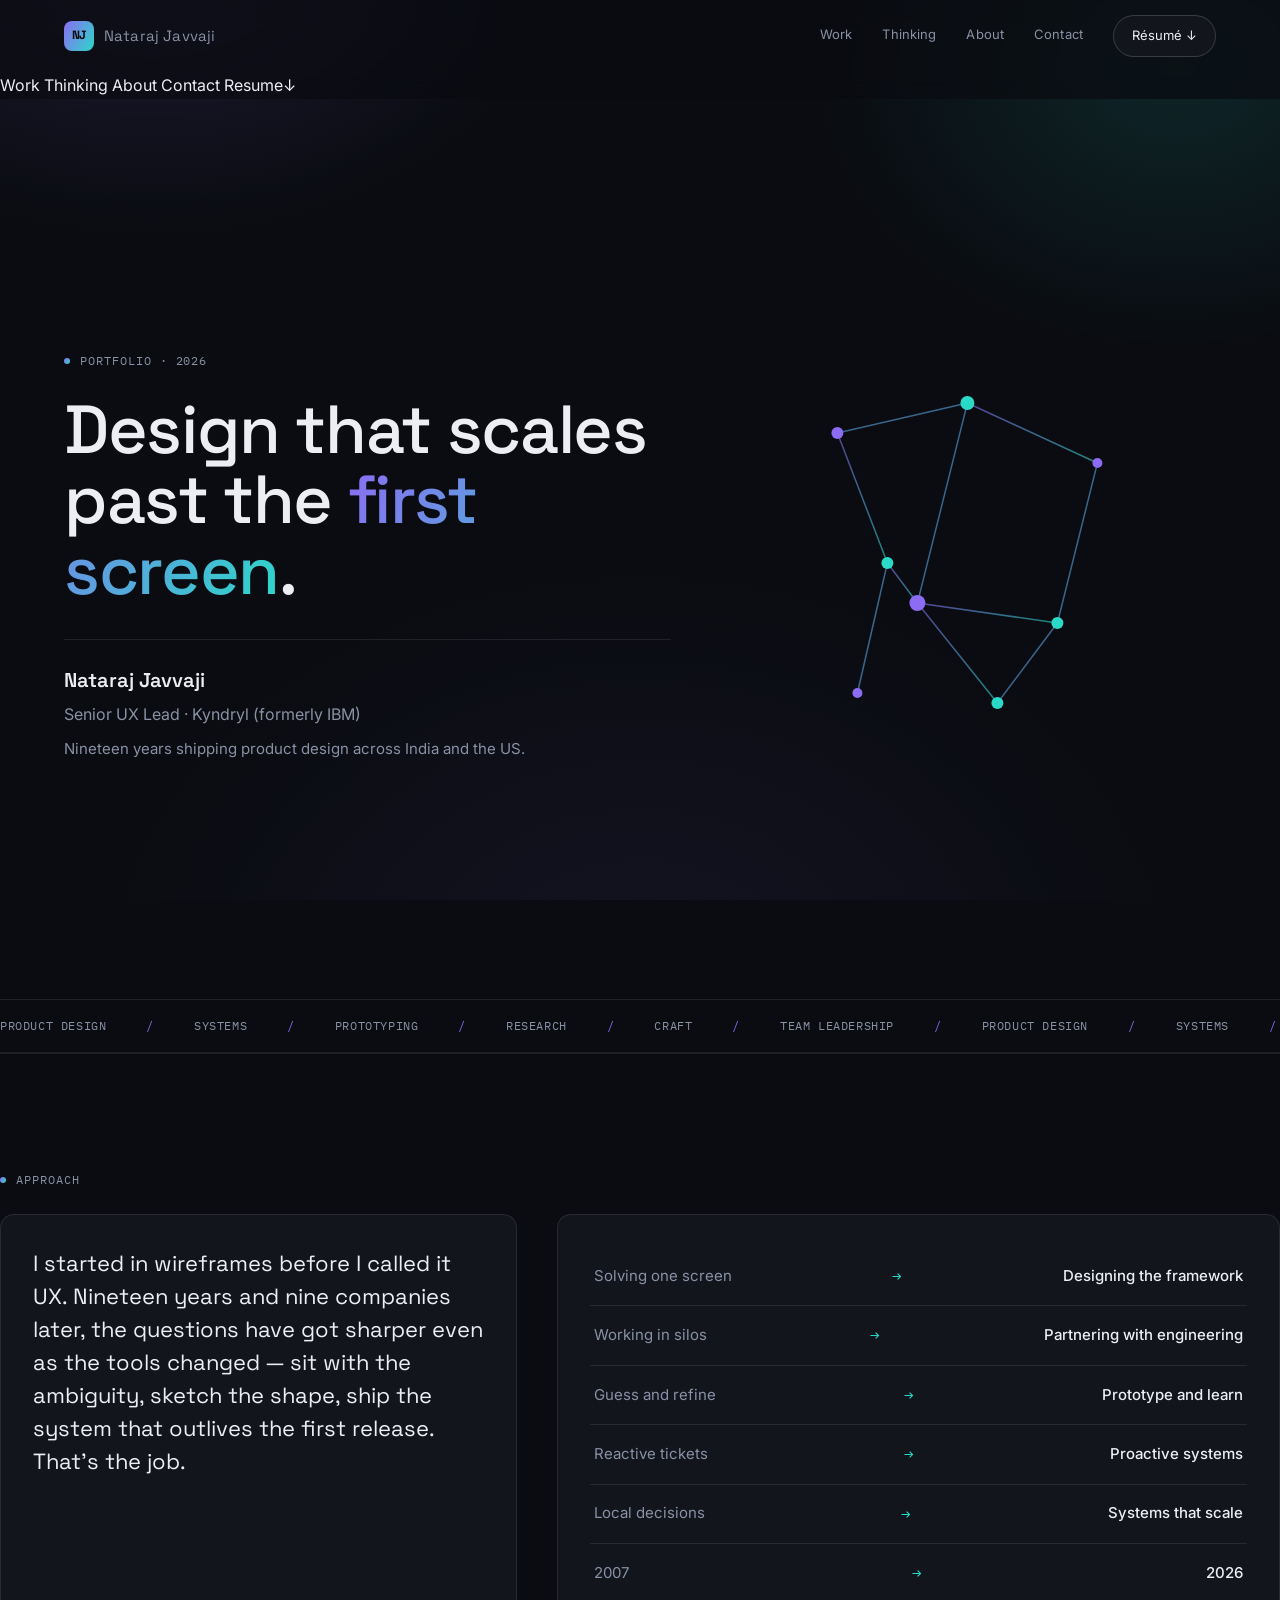
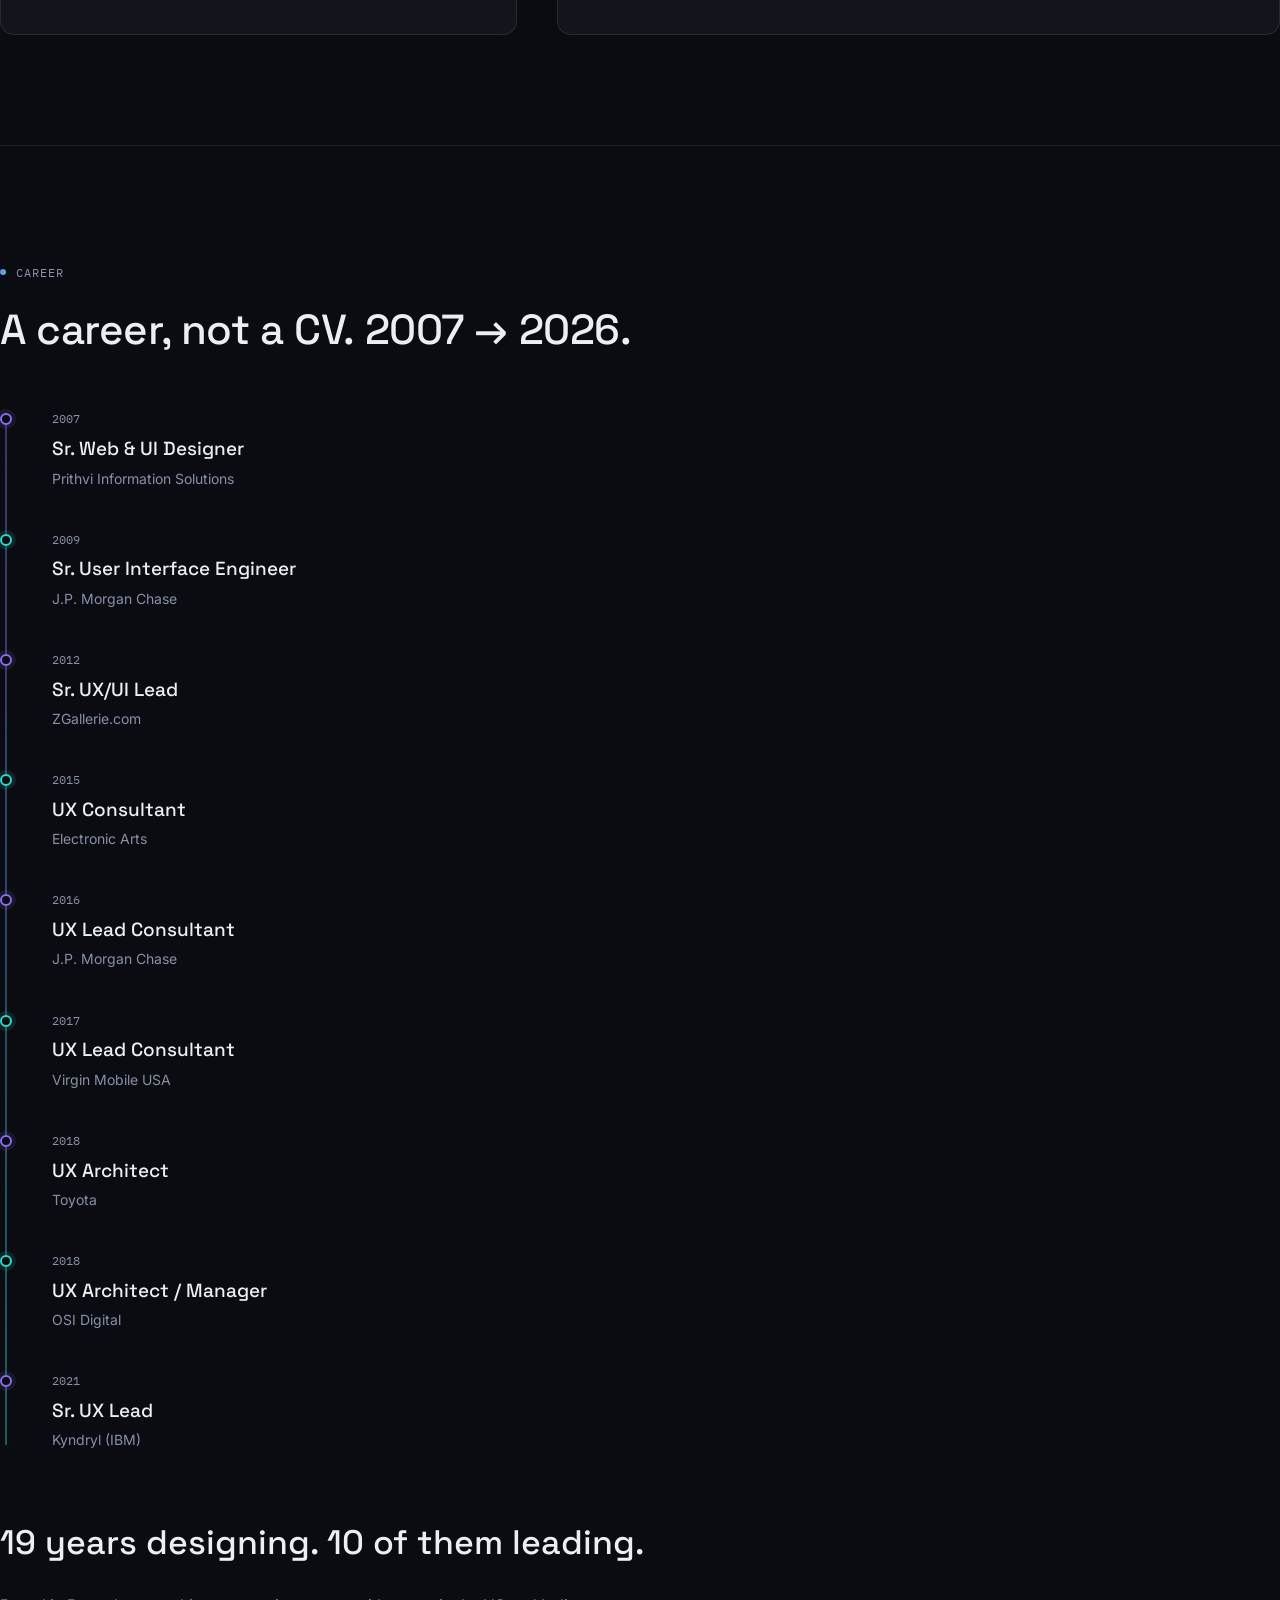
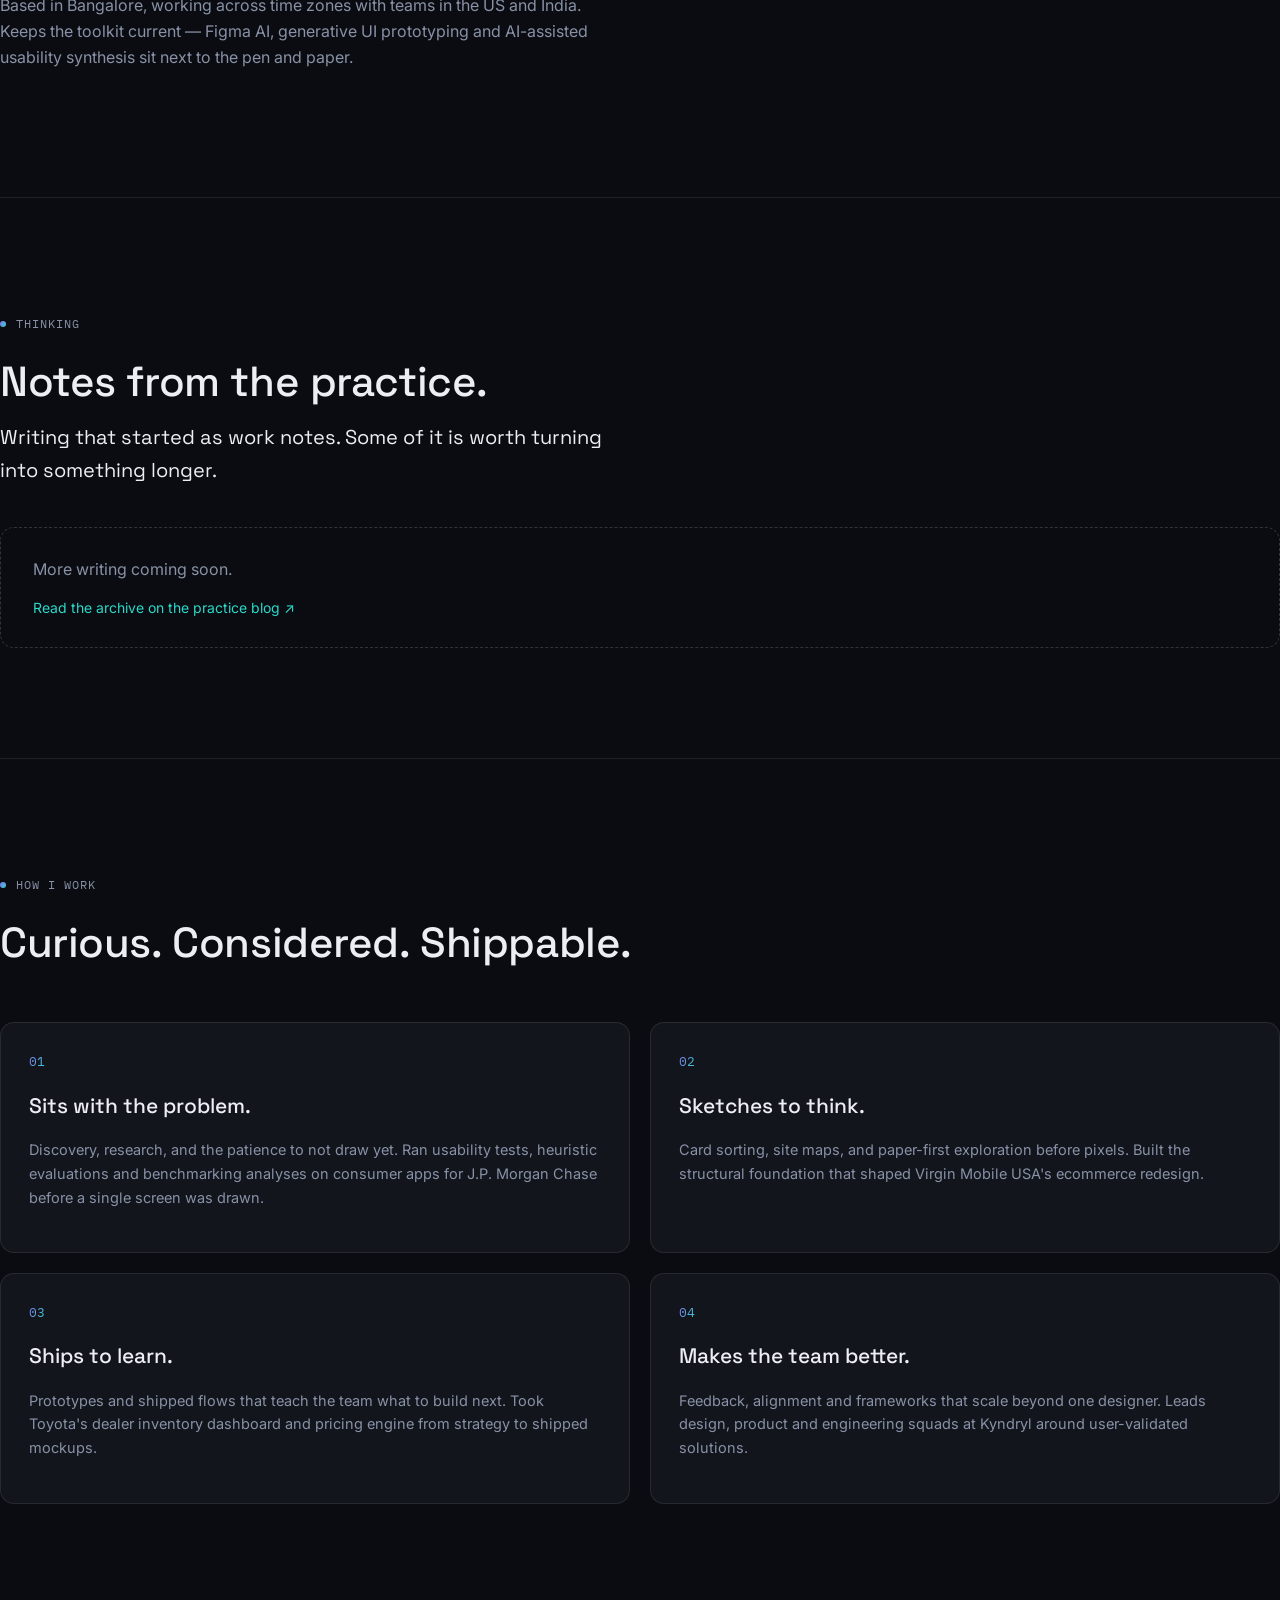
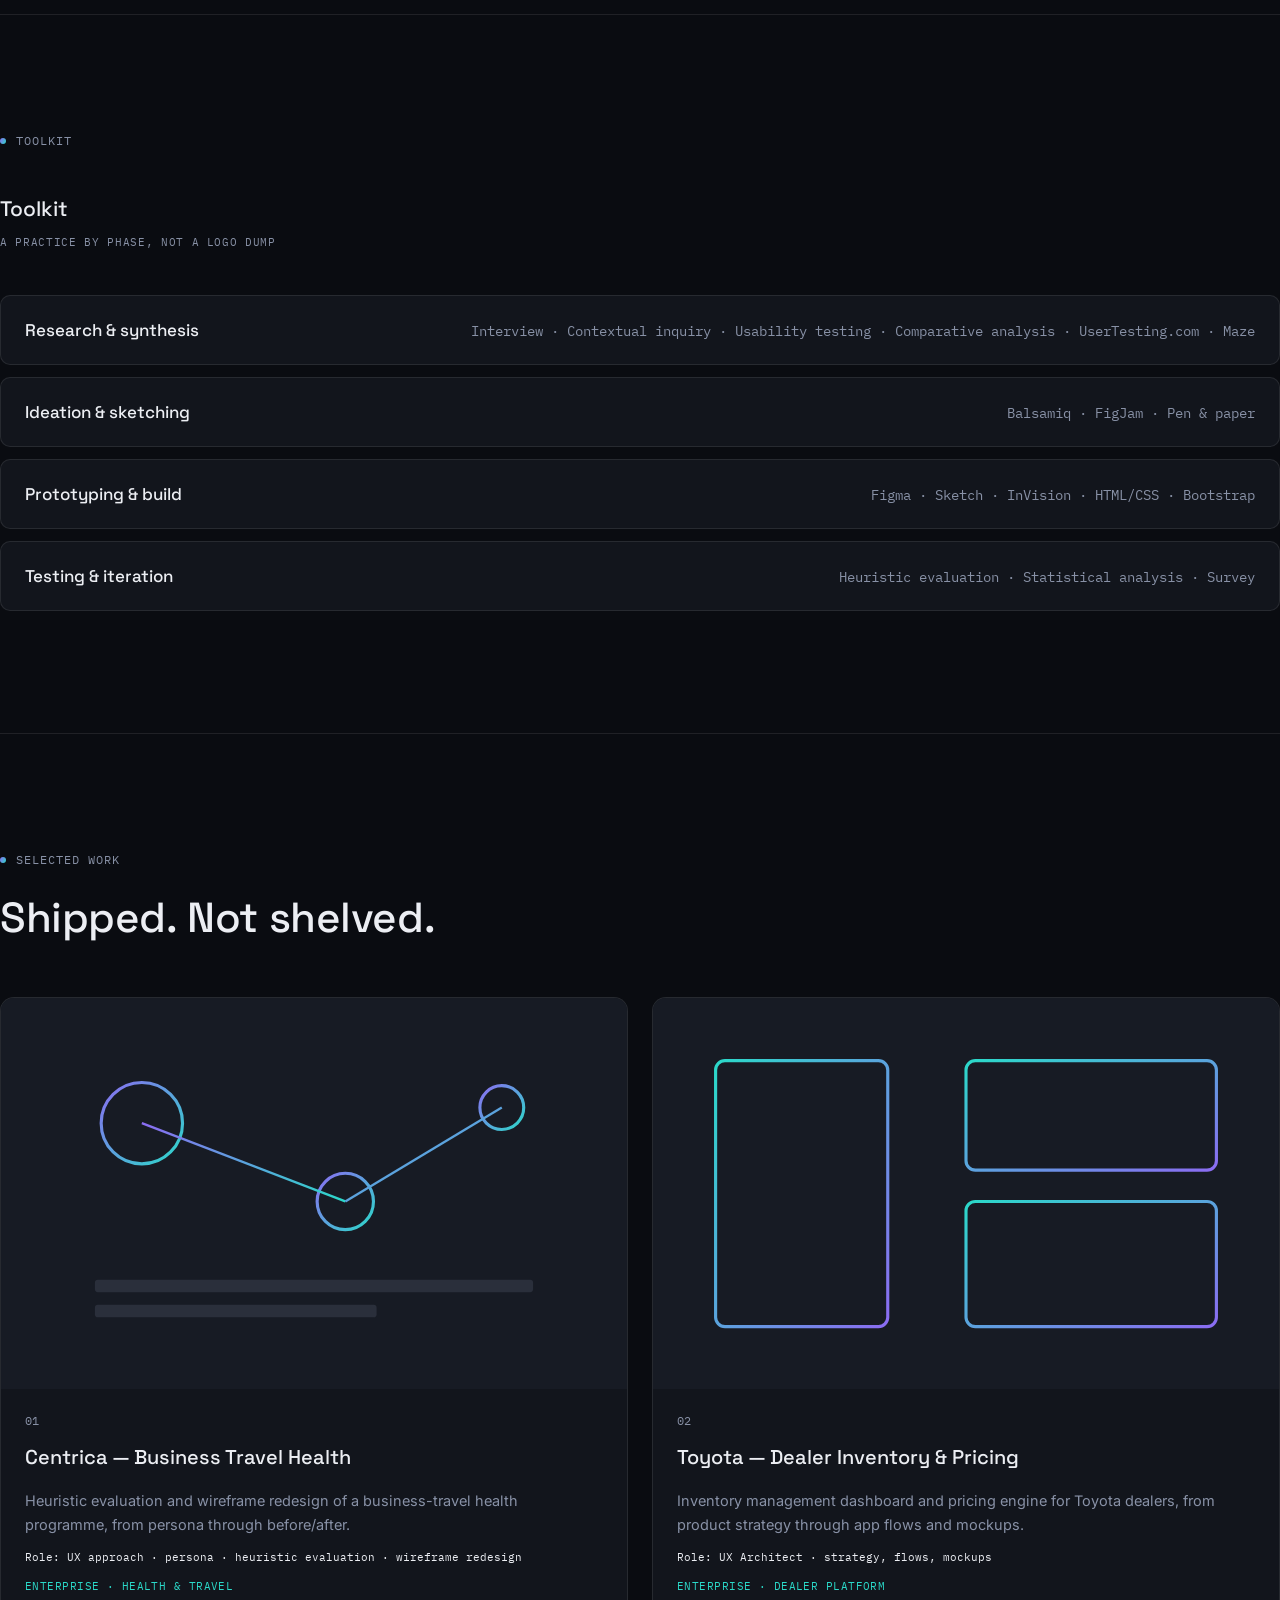
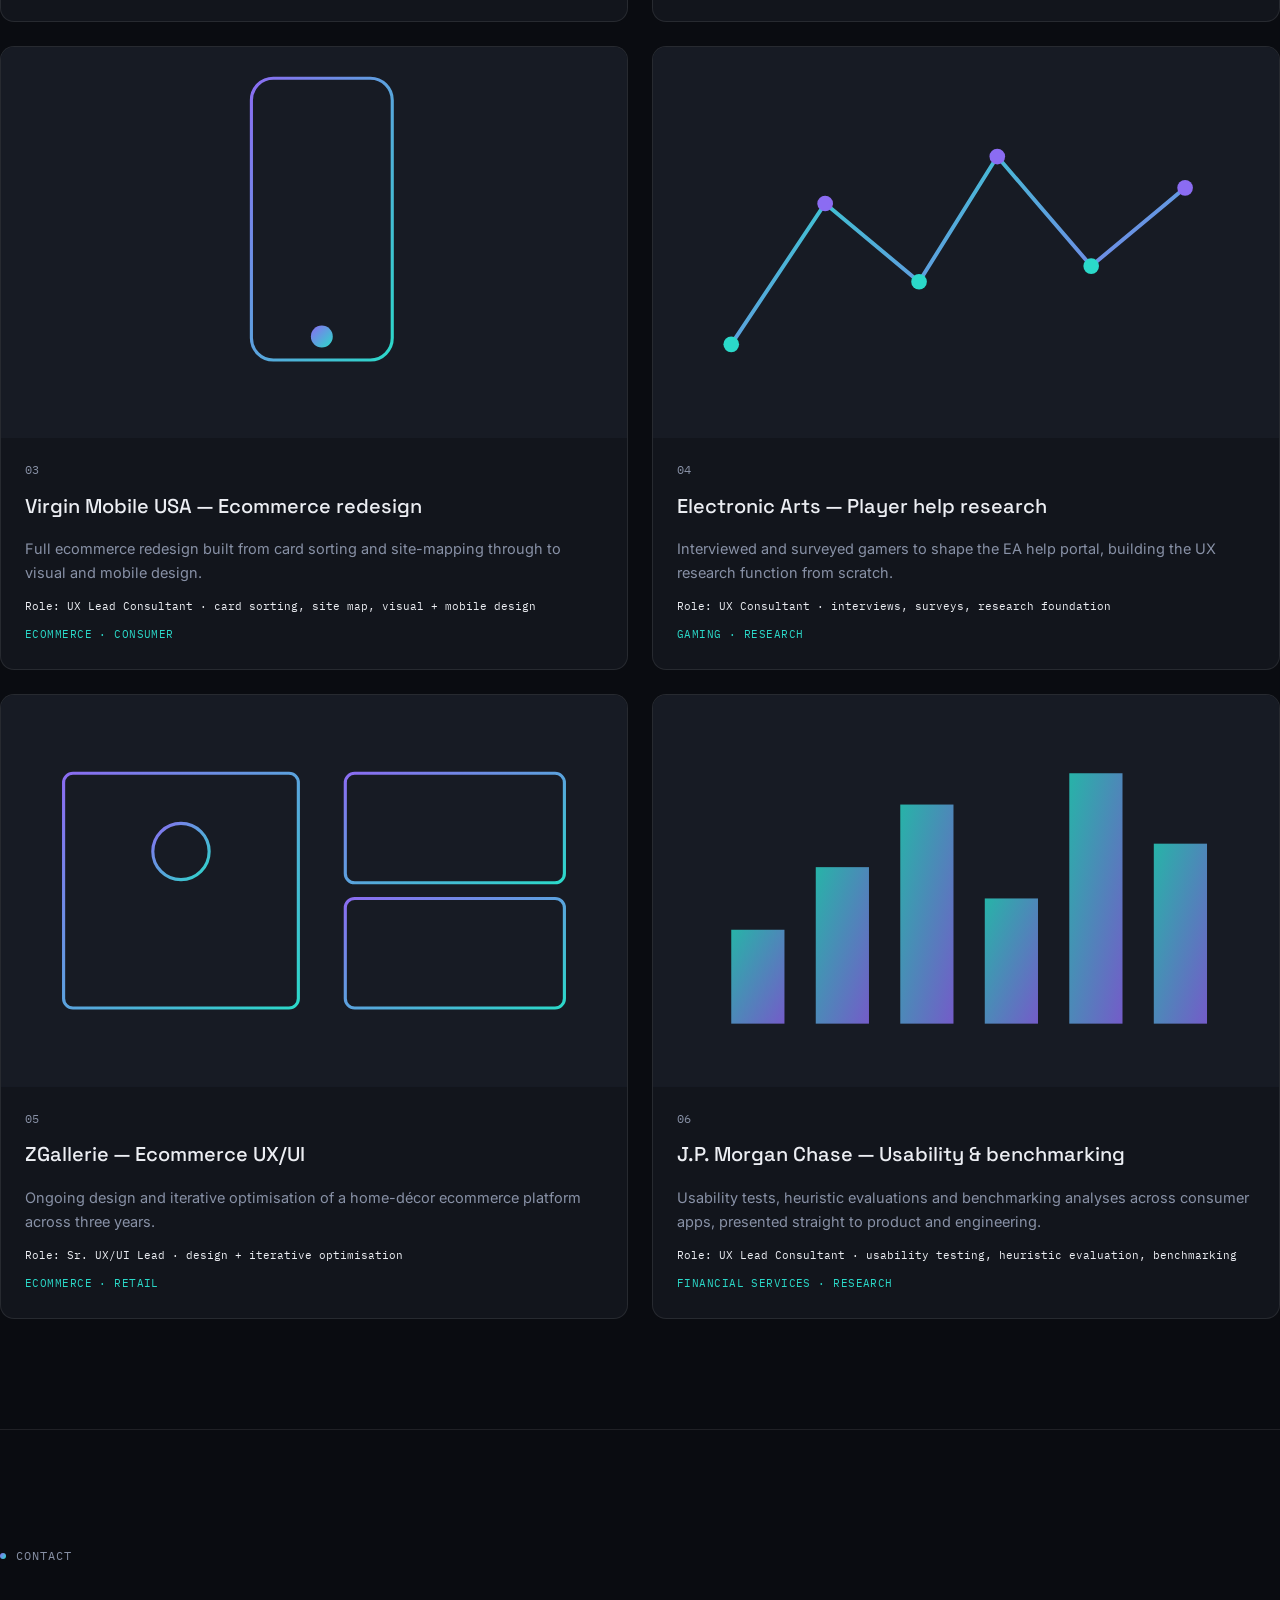
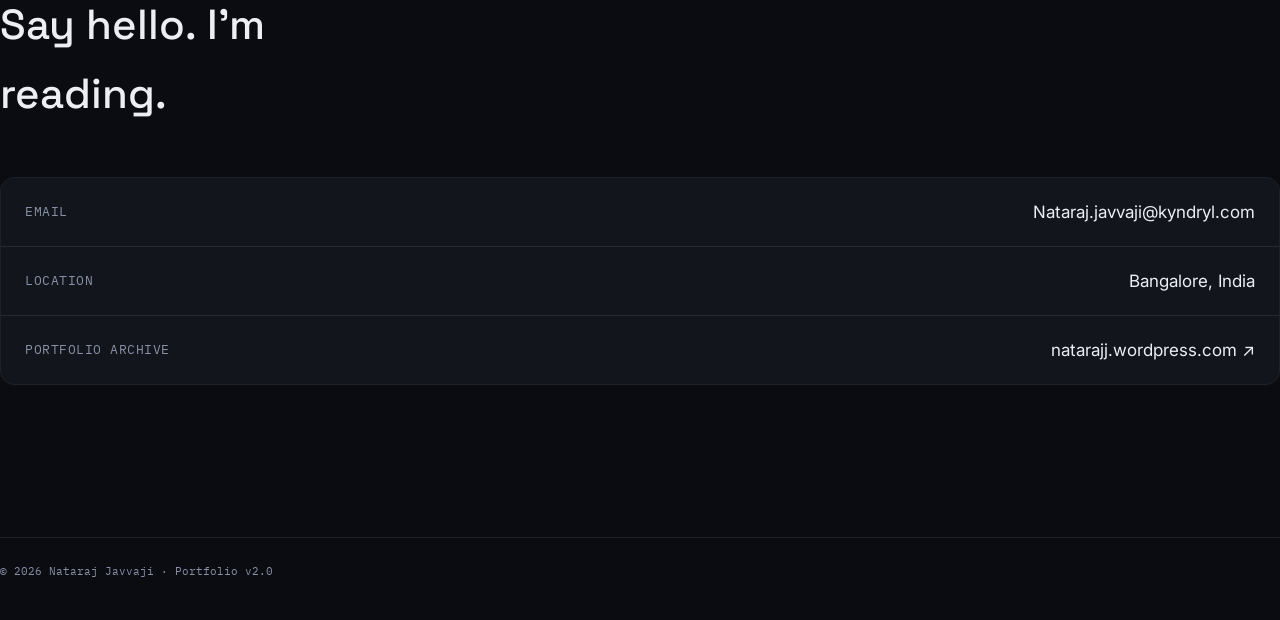
==== commit 64eddfef: "Updated resume link" ====
--- a/index.html
+++ b/index.html
@@ -20,7 +20,7 @@
       <a href="#thinking">Thinking</a>
       <a href="#about">About</a>
       <a href="#contact">Contact</a>
-      <a class="pill" href="resume/NatarajJavvaji_Resume.pdf" target="_blank" rel="noopener">Résumé ↓</a>
+      <a class="pill" href="NatarajJavvaji_Resume.pdf" target="_blank" rel="noopener">Résumé ↓</a>
     </div>
     <button class="nav-toggle mono" id="navToggle" aria-label="Open menu">Menu</button>
   </div>
@@ -29,7 +29,7 @@
     <a href="#thinking">Thinking</a>
     <a href="#about">About</a>
     <a href="#contact">Contact</a>
-    <a href="resume/NatarajJavvaji_Resume.pdf" target="_blank" rel="noopener">Résumé ↓</a>
+    <a href="NatarajJavvaji_Resume.pdf" target="_blank" rel="noopener"> Resume↓</a>
   </div>
 </nav>
 
